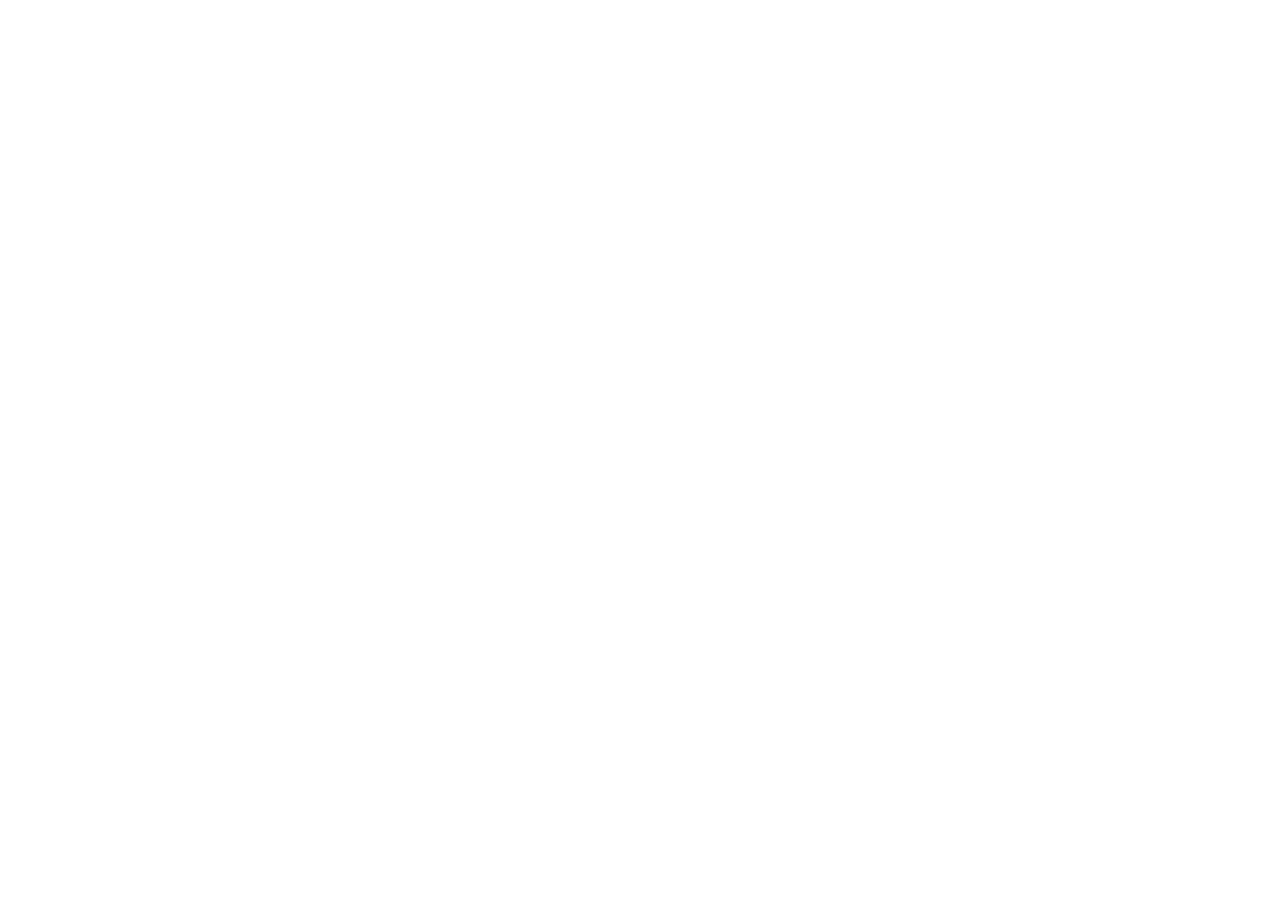
==== index.html @ 2dfca4a5 "V1.0.2" ====
<!DOCTYPE html>
<html lang="en">
<head>
    <meta charset="UTF-8">
    <meta name="viewport" content="width=device-width, initial-scale=1.0">
    <title>Document</title>
</head>
<body>
    
</body>
</html>
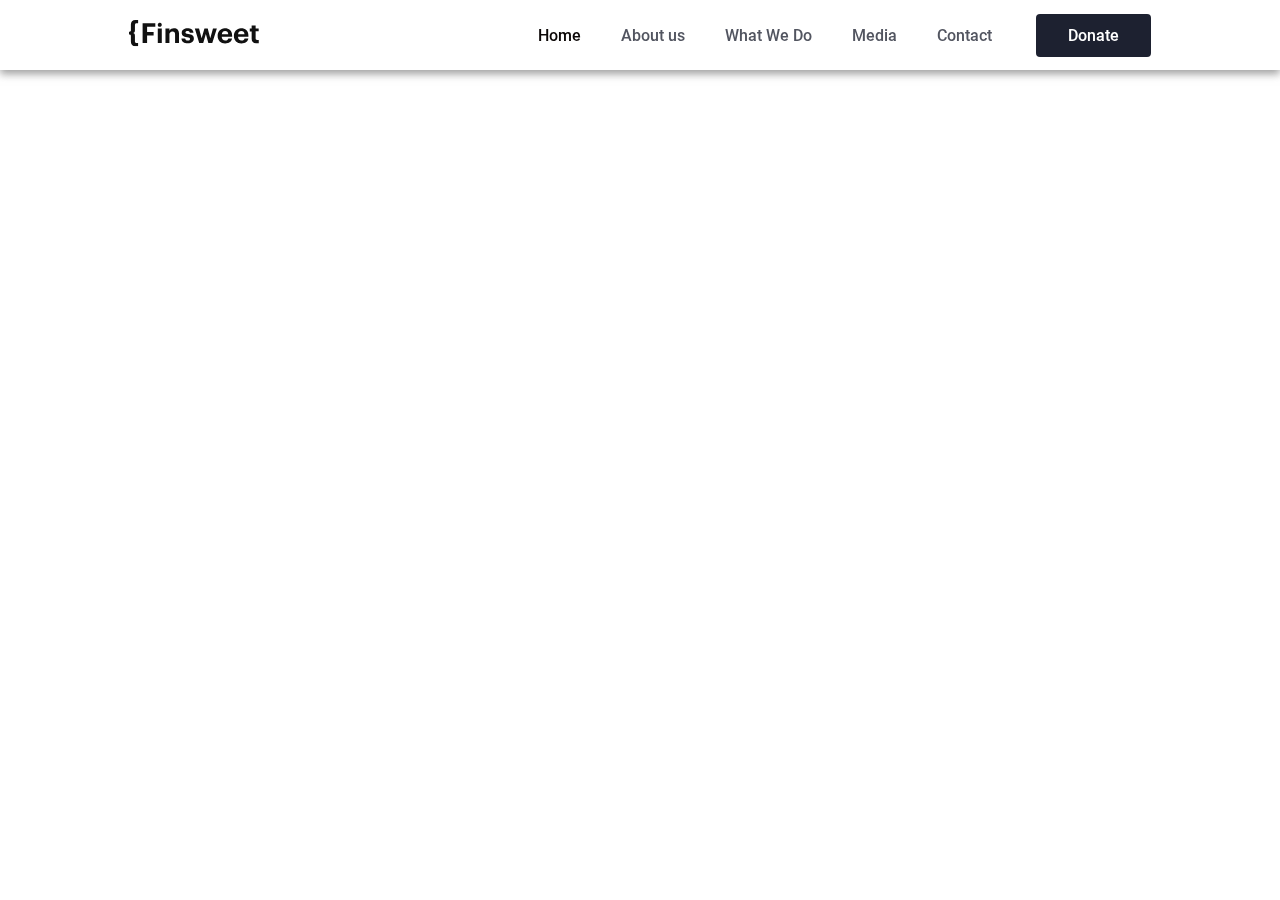
==== commit c888a20f: "Some Changes" ====
--- a/index.html
+++ b/index.html
@@ -3,9 +3,66 @@
 <head>
     <meta charset="UTF-8">
     <meta name="viewport" content="width=device-width, initial-scale=1.0">
-    <title>Document</title>
+    <title>Home</title>
+    <link rel="stylesheet" href="./Assets/CSS/Home/Main.css">
+    <link rel="shortcut icon" href="./Assets/Images/fav.png" type="image/x-icon">
 </head>
 <body>
-    
+     <!-- Header -->
+    <header>
+
+        <!-- Navbar -->
+        <section section class="navbar">
+            <div class="logo">
+                <svg width="130" height="27" viewBox="0 0 130 27" fill="none" xmlns="http://www.w3.org/2000/svg">
+                    <g id="Logo" clip-path="url(#clip0_1108_380)">
+                    <path id="t" d="M129.77 20.1089V23.326H127.071C124.191 23.2355 122.653 21.6804 122.653 18.7595V11.4121H120.769V8.58991H122.653V5.43042H126.635V8.557H129.679V11.3709H126.635V18.3646C126.635 19.3108 126.824 20.0678 128.281 20.0678L129.77 20.1089Z" fill="#111111"/><path id="e" d="M104.897 15.9867V15.7728C104.854 14.8265 104.998 13.881 105.321 12.9905C105.644 12.0999 106.139 11.2819 106.779 10.5833C107.419 9.88468 108.19 9.31918 109.049 8.91923C109.908 8.51927 110.837 8.29272 111.783 8.25256C111.973 8.25256 112.17 8.25256 112.359 8.25256C116.119 8.25256 119.419 10.4412 119.419 15.6576V16.7684H108.969C109.076 19.1709 110.376 20.5285 112.565 20.5285C114.449 20.5285 115.33 19.7057 115.585 18.5045H119.345C118.884 21.6393 116.383 23.3836 112.425 23.3836C108.081 23.3507 104.897 20.6026 104.897 15.9867ZM115.502 14.2507C115.362 12.0621 114.26 11.0089 112.343 11.0089C110.426 11.0089 109.323 12.1937 109.052 14.2507H115.502Z" fill="#111111"/><path id="e_2" d="M88.6388 15.9867V15.7728C88.5957 14.8278 88.7393 13.8836 89.0613 12.9941C89.3833 12.1046 89.8774 11.2873 90.5155 10.5889C91.1535 9.8905 91.9229 9.32469 92.7798 8.9238C93.6366 8.52292 94.564 8.29483 95.5091 8.25256C95.6983 8.25256 95.8958 8.25256 96.085 8.25256C99.8452 8.25256 103.153 10.4412 103.153 15.6576V16.7684H92.7116C92.8186 19.1709 94.1186 20.5285 96.3072 20.5285C98.1914 20.5285 99.0717 19.7057 99.3268 18.5045H103.087C102.618 21.6393 100.117 23.3836 96.1591 23.3836C91.823 23.3507 88.6388 20.6026 88.6388 15.9867ZM99.2445 14.2507C99.1046 12.0621 98.0021 11.0089 96.085 11.0089C94.1679 11.0089 93.0983 12.2266 92.7939 14.2424L99.2445 14.2507Z" fill="#111111"/><path id="w" d="M65.8228 8.55701H70.0354L72.6107 18.3152L75.4329 8.55701H78.724L81.2746 18.3152L83.9898 8.55701H87.8487L83.274 23.0545H79.3247L76.8563 13.9545L74.2152 23.0545H70.2164L65.8228 8.55701Z" fill="#111111"/><path id="s" d="M52.436 18.4962H56.1962C56.369 19.8044 57.0189 20.5531 58.7468 20.5531C60.2936 20.5531 61.0095 19.969 61.0095 18.9734C61.0095 17.9778 60.1867 17.5582 58.0803 17.262C54.2215 16.6778 52.7322 15.5671 52.7322 12.7367C52.7322 9.71707 55.4968 8.2196 58.4917 8.2196C61.7088 8.2196 64.136 9.38796 64.4816 12.7202H60.7708C60.7472 12.4626 60.6727 12.2123 60.5517 11.9836C60.4307 11.7549 60.2656 11.5525 60.0659 11.388C59.8662 11.2236 59.6359 11.1003 59.3883 11.0253C59.1408 10.9503 58.8808 10.9252 58.6234 10.9512H58.5C57.2 10.9512 56.443 11.5601 56.443 12.4487C56.443 13.3373 57.1424 13.724 59.2652 14.0285C62.8689 14.5715 64.8848 15.4848 64.8848 18.5867C64.8848 21.6886 62.6057 23.3506 58.7879 23.3506C54.9702 23.3506 52.543 21.631 52.436 18.4962Z" fill="#111111"/><path id="n" d="M36.4575 8.55692H40.4398V10.8525C40.8887 10.0099 41.57 9.3139 42.4028 8.84717C43.2356 8.38044 44.1849 8.16262 45.1379 8.21958C47.9601 8.21958 50.0088 9.9392 50.0088 13.8639V23.0873H46.0759V14.4398C46.0759 12.4734 45.3107 11.5354 43.5335 11.5354C43.1578 11.5027 42.7794 11.5445 42.42 11.6584C42.0606 11.7723 41.7272 11.9561 41.439 12.1992C41.1508 12.4424 40.9134 12.74 40.7405 13.0751C40.5676 13.4102 40.4627 13.7761 40.4316 14.1519C40.411 14.3268 40.411 14.5035 40.4316 14.6784V23.0544H36.4575V8.55692Z" fill="#111111"/><path id="i" d="M28.7728 4.91207C28.7584 4.51502 28.8621 4.12261 29.0708 3.78454C29.2795 3.44646 29.5838 3.17791 29.9453 3.01289C30.3067 2.84788 30.7089 2.79381 31.1011 2.85754C31.4933 2.92127 31.8577 3.09993 32.1483 3.3709C32.4388 3.64186 32.6425 3.99296 32.7334 4.37973C32.8243 4.7665 32.7984 5.17154 32.659 5.54359C32.5196 5.91564 32.2729 6.23796 31.9502 6.46973C31.6275 6.70151 31.2433 6.83232 30.8462 6.84561H30.7722C30.5257 6.86121 30.2786 6.828 30.045 6.74787C29.8114 6.66775 29.596 6.5423 29.411 6.37871C29.226 6.21512 29.0751 6.01662 28.967 5.79458C28.8589 5.57255 28.7957 5.33136 28.781 5.08485C28.7742 5.02752 28.7715 4.96978 28.7728 4.91207ZM28.7728 8.557H32.7962V23.0545H28.7893L28.7728 8.557Z" fill="#111111"/><path id="F" d="M13.6089 3.24182H26.3291V6.75511H18.1013V11.9963H24.6177V15.3779H18.0931V23.0545H13.6089V3.24182Z" fill="#111111"/><path id="{" d="M5.93228 9.72532C5.93228 10.9677 5.93228 12.4816 4.22089 13.0987C5.97342 13.6994 5.93228 14.9747 5.93228 16.3076V21.2443C5.93228 22.1823 6.31076 22.75 6.98544 22.8899C7.13369 22.9399 7.28988 22.9622 7.4462 22.9557H9.09177V26.2468H6.37658C3.48038 26.2468 1.88418 24.6013 1.88418 21.5487V15.707C1.86364 15.4071 1.7314 15.1257 1.51357 14.9186C1.29574 14.7114 1.00816 14.5934 0.707595 14.588H0V11.7H0.707595C1.01415 11.696 1.30739 11.574 1.52646 11.3596C1.74553 11.1451 1.87363 10.8545 1.88418 10.5481V4.62405C1.88418 1.62089 3.44747 0 6.37658 0H9.11646V3.24177H7.47089C7.31437 3.24222 7.1589 3.26721 7.01013 3.31582C6.33544 3.48861 5.95696 4.0481 5.95696 4.96139L5.93228 9.72532Z" fill="#111111"/></g><defs><clipPath id="clip0_1108_380"><rect width="130" height="26.3291" fill="white"/></clipPath></defs>
+                </svg>
+            </div>
+            <nav>
+            <div class="navlink">
+                <ul>
+                    <li><a href="./index.html">Home</a></li>
+                    <li><a href="./about-us.html">About us</a></li>
+                    <li><a href="./what-we-do.html">What We Do</a></li>
+                    <li><a href="./media.html">Media</a></li>
+                    <li><a href="./contact.html">Contact</a></li>
+                </ul>
+            </div>
+            <div class="navbtn">
+                <a href="./donate.html" role="button">Donate</a>
+            </div>
+            </nav>       
+            <!-- Collapse Menu -->
+            <section class="collapse">    
+                <input type="radio" id="show" name="menu" >
+                <label for="show">
+                        <svg xmlns="http://www.w3.org/2000/svg" height="2em" viewBox="0 0 448 512">
+                                <path d="M0 96C0 78.3 14.3 64 32 64H416c17.7 0 32 14.3 32 32s-14.3 32-32 32H32C14.3 128 0 113.7 0 96zM0 256c0-17.7 14.3-32 32-32H416c17.7 0 32 14.3 32 32s-14.3 32-32 32H32c-17.7 0-32-14.3-32-32zM448 416c0 17.7-14.3 32-32 32H32c-17.7 0-32-14.3-32-32s14.3-32 32-32H416c17.7 0 32 14.3 32 32z"/>
+                        </svg>
+                </label>
+                <input type="radio" id="close" name="menu" checked>
+                <div class="opened-menu">
+                    <nav>
+                        <div class="navlink">
+                            <ul>
+                                <li><a href="./index.html">Home</a></li>
+                                <li><a href="./about-us.html">About us</a></li>
+                                <li><a href="./what-we-do.html">What We Do</a></li>
+                                <li><a href="./media.html">Media</a></li>
+                                <li><a href="./contact.html">Contact</a></li>
+                                <li><a href="./donate.html" role="button">Donate</a></li>
+                            </ul>
+                        </div>
+                    </nav>
+                    <label for="close">&times;</label>
+                </div>
+            </section>
+            <!-- Collapse Menu -->
+        </section>
+        <!-- Navbar -->
+
+    </header>
+    <!-- Header -->
 </body>
 </html>--- a/Assets/CSS/Home/Main.css
+++ b/Assets/CSS/Home/Main.css
@@ -0,0 +1,4 @@
+@import url(./Settings.css);
+@import url(./Desktop/Desktop.css) only screen and (min-width:1201px);
+@import url(./Tablet/Tablet.css) only screen and (max-width:1200px) and (min-width:768px);
+@import url(./Mobile/Mobile.css) only screen and (max-width:767px);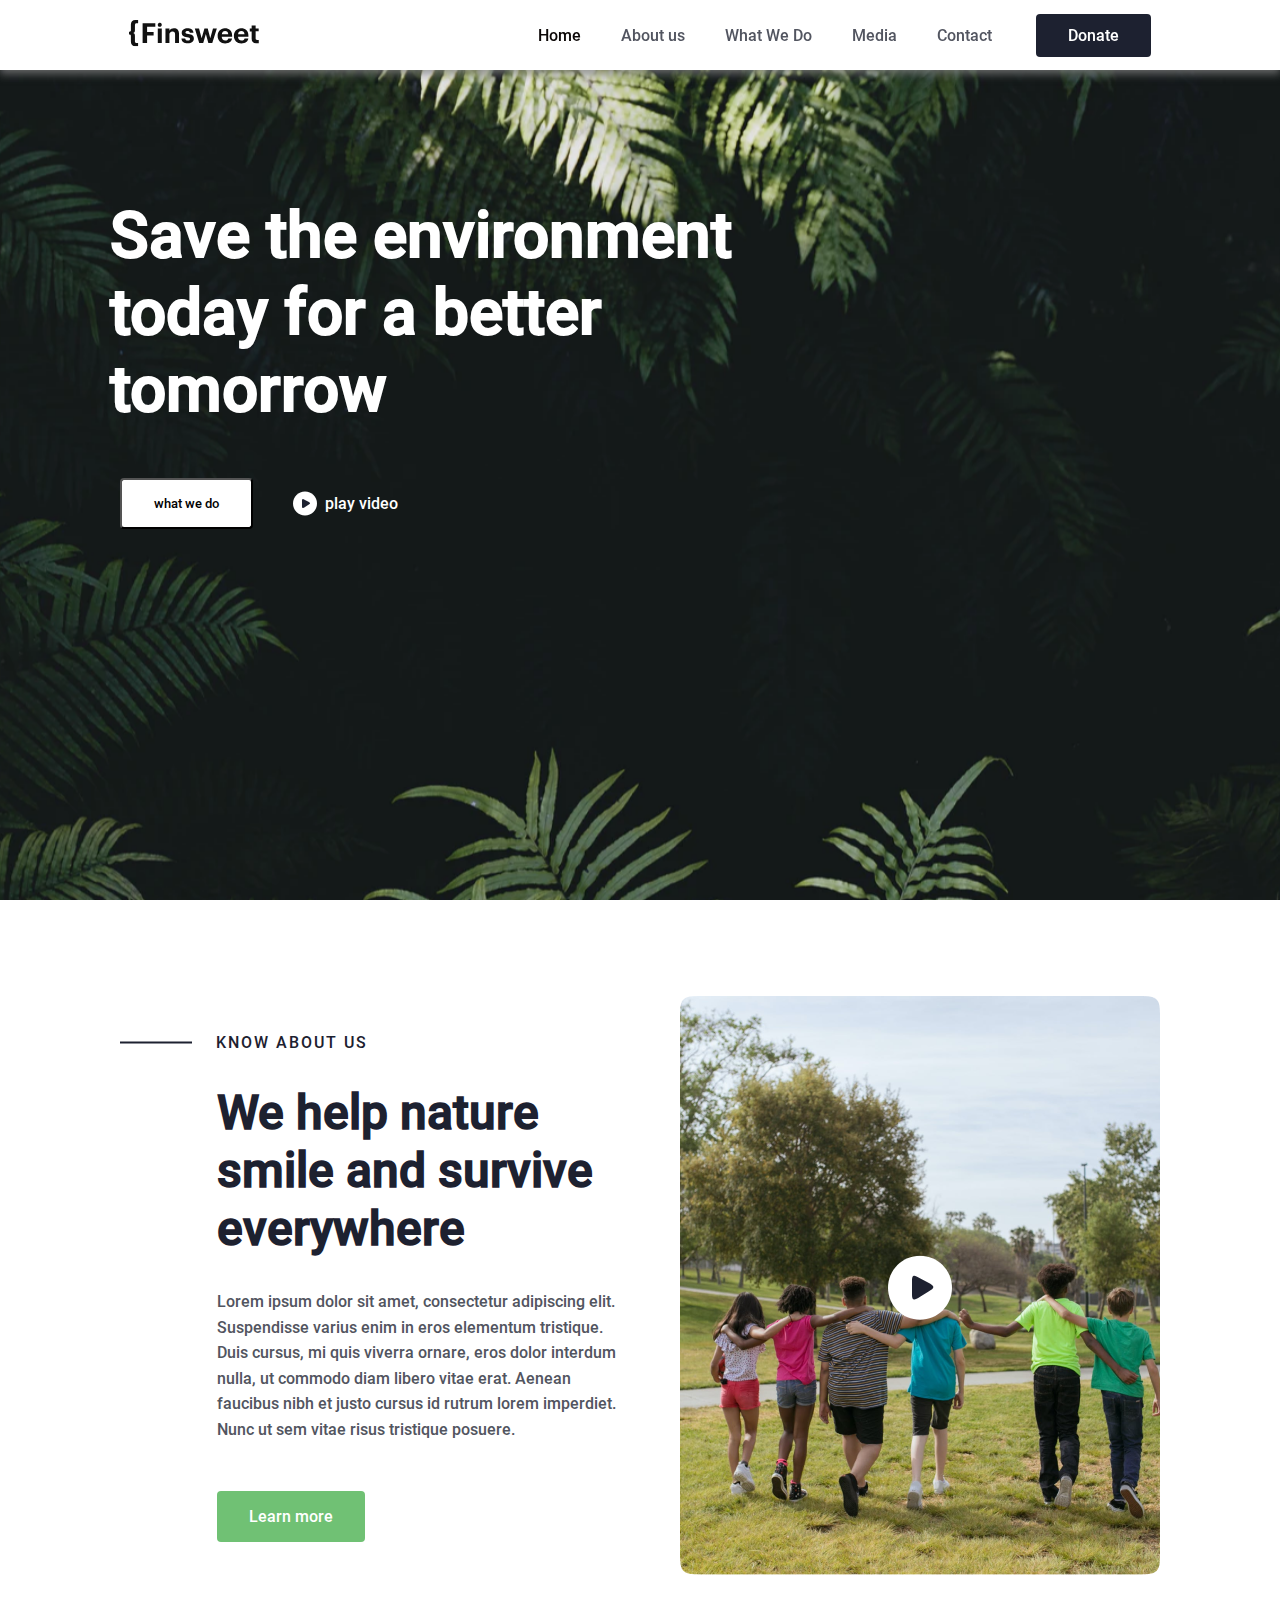
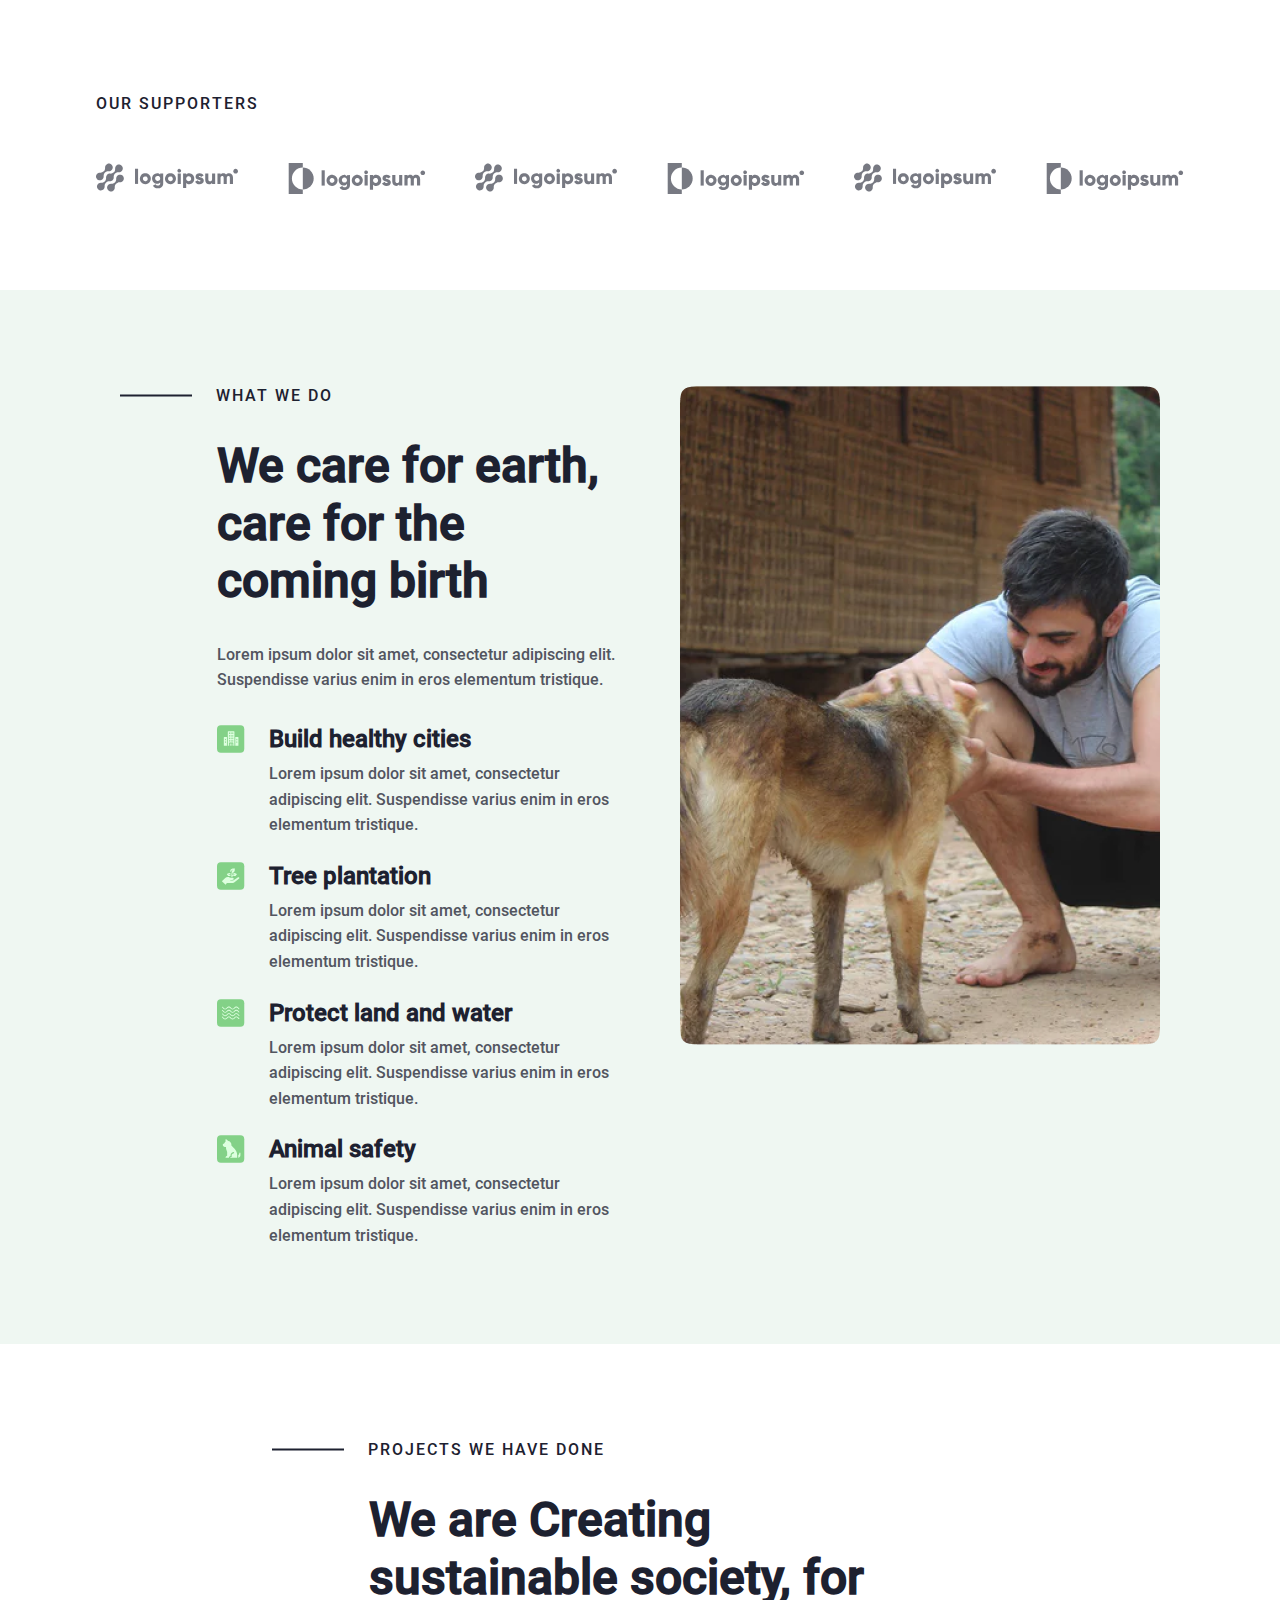
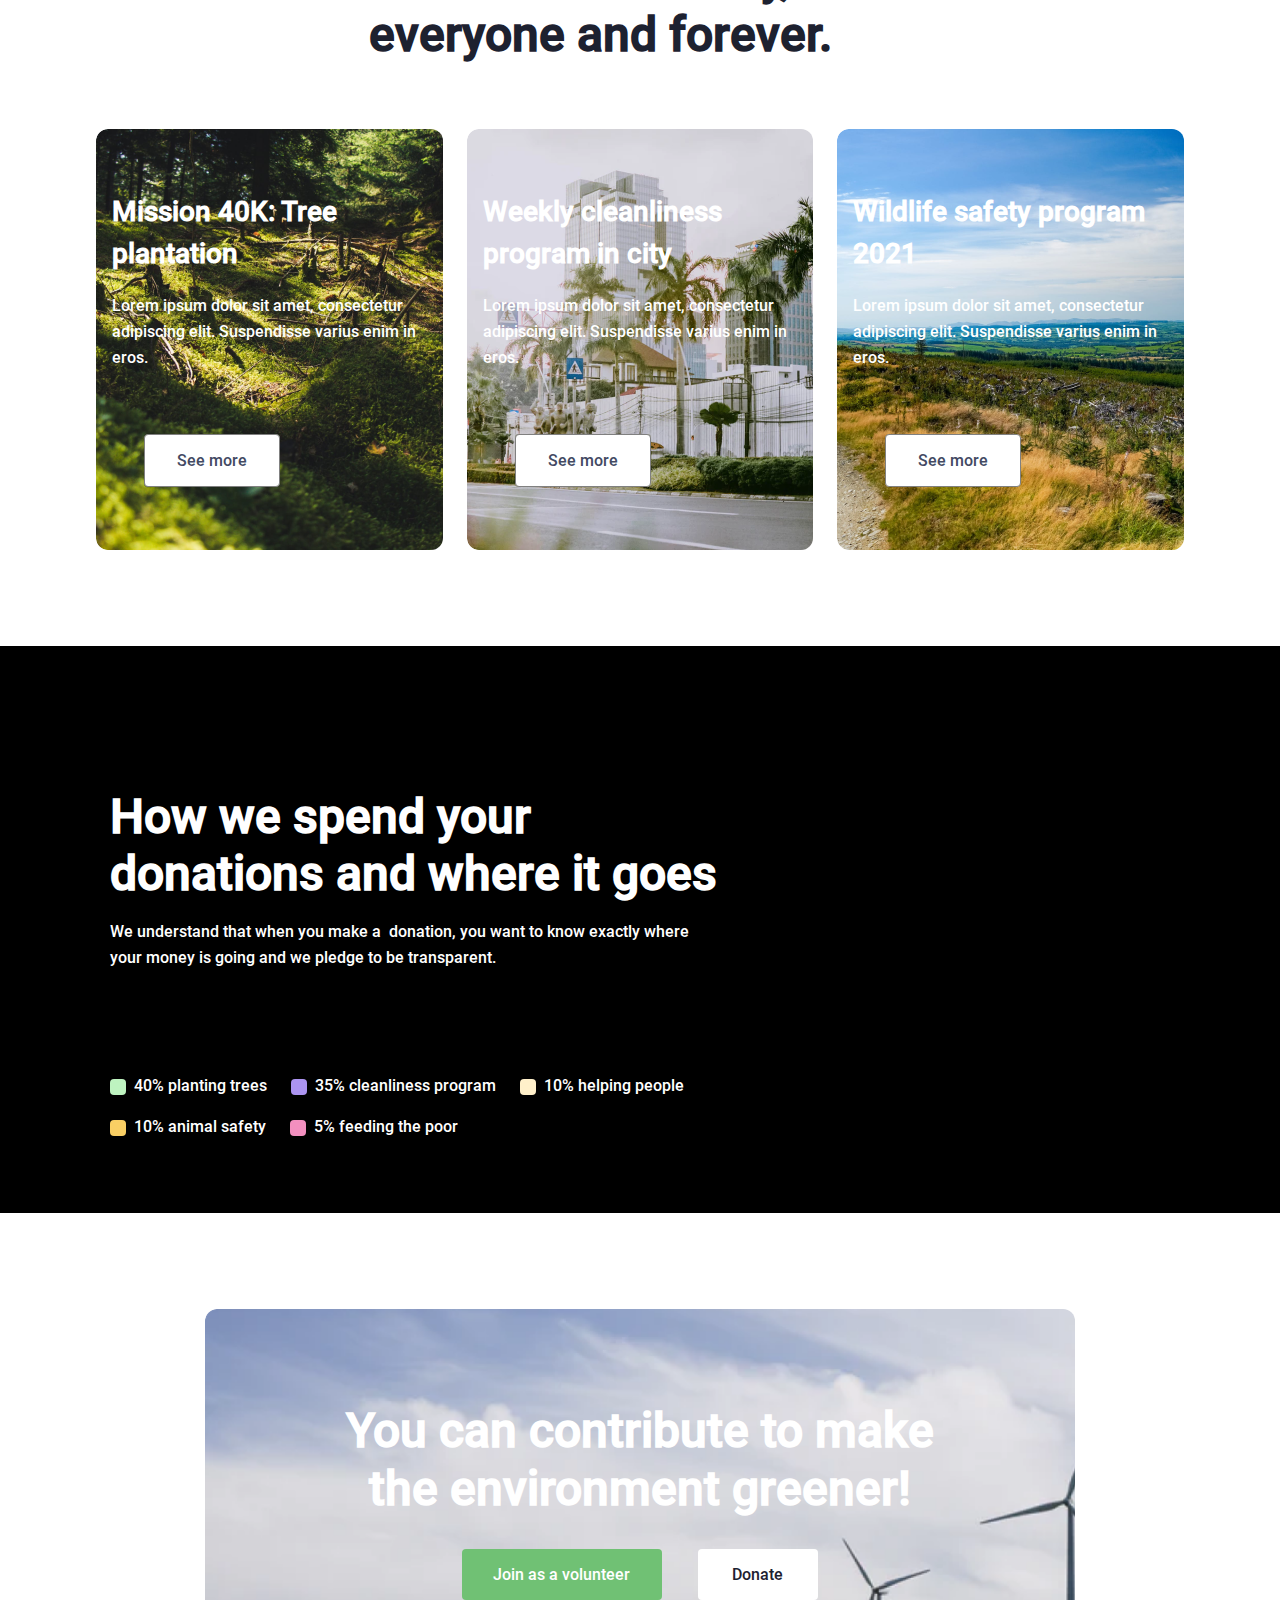
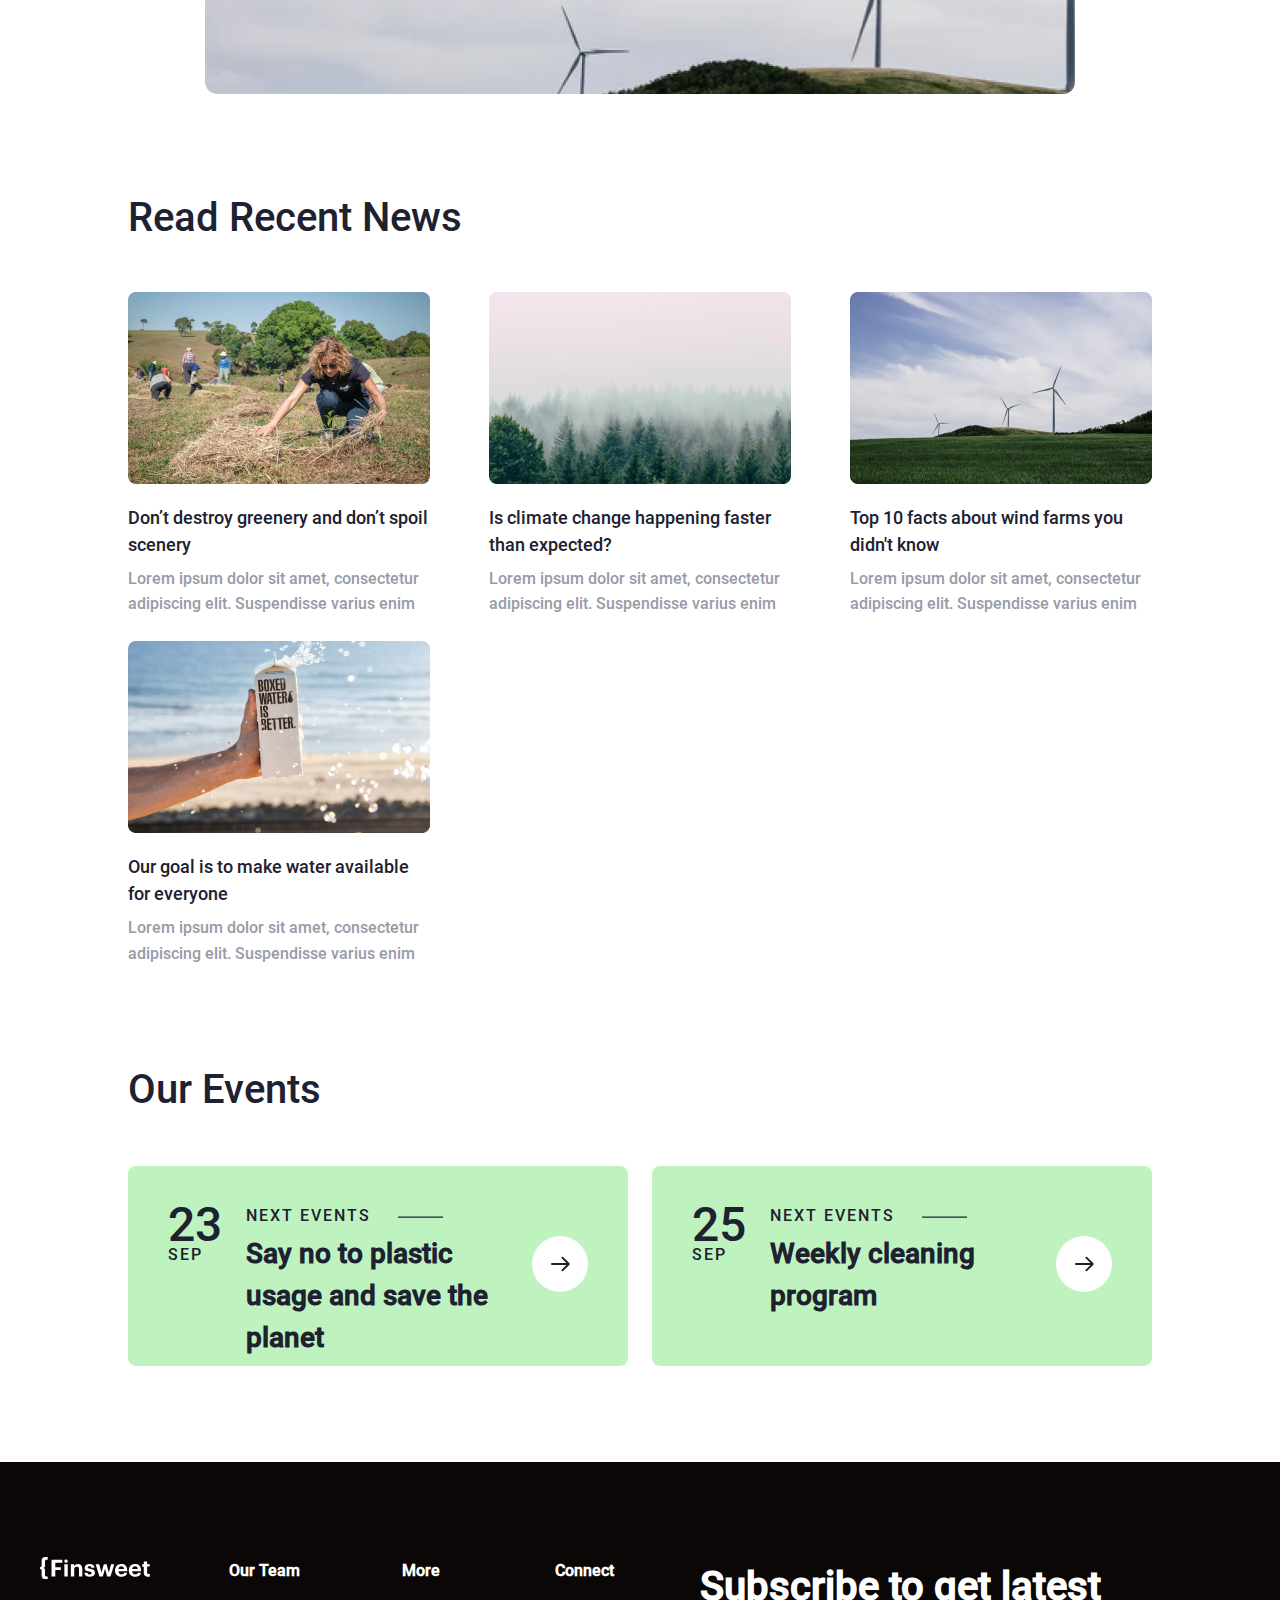
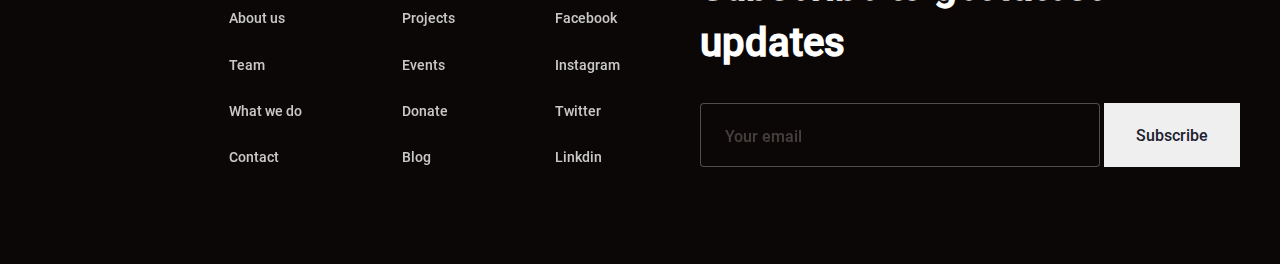
==== commit 45111ca7: "some changes" ====
--- a/index.html
+++ b/index.html
@@ -8,61 +8,526 @@
     <link rel="shortcut icon" href="./Assets/Images/fav.png" type="image/x-icon">
 </head>
 <body>
-     <!-- Header -->
-    <header>
-
-        <!-- Navbar -->
-        <section section class="navbar">
-            <div class="logo">
-                <svg width="130" height="27" viewBox="0 0 130 27" fill="none" xmlns="http://www.w3.org/2000/svg">
-                    <g id="Logo" clip-path="url(#clip0_1108_380)">
-                    <path id="t" d="M129.77 20.1089V23.326H127.071C124.191 23.2355 122.653 21.6804 122.653 18.7595V11.4121H120.769V8.58991H122.653V5.43042H126.635V8.557H129.679V11.3709H126.635V18.3646C126.635 19.3108 126.824 20.0678 128.281 20.0678L129.77 20.1089Z" fill="#111111"/><path id="e" d="M104.897 15.9867V15.7728C104.854 14.8265 104.998 13.881 105.321 12.9905C105.644 12.0999 106.139 11.2819 106.779 10.5833C107.419 9.88468 108.19 9.31918 109.049 8.91923C109.908 8.51927 110.837 8.29272 111.783 8.25256C111.973 8.25256 112.17 8.25256 112.359 8.25256C116.119 8.25256 119.419 10.4412 119.419 15.6576V16.7684H108.969C109.076 19.1709 110.376 20.5285 112.565 20.5285C114.449 20.5285 115.33 19.7057 115.585 18.5045H119.345C118.884 21.6393 116.383 23.3836 112.425 23.3836C108.081 23.3507 104.897 20.6026 104.897 15.9867ZM115.502 14.2507C115.362 12.0621 114.26 11.0089 112.343 11.0089C110.426 11.0089 109.323 12.1937 109.052 14.2507H115.502Z" fill="#111111"/><path id="e_2" d="M88.6388 15.9867V15.7728C88.5957 14.8278 88.7393 13.8836 89.0613 12.9941C89.3833 12.1046 89.8774 11.2873 90.5155 10.5889C91.1535 9.8905 91.9229 9.32469 92.7798 8.9238C93.6366 8.52292 94.564 8.29483 95.5091 8.25256C95.6983 8.25256 95.8958 8.25256 96.085 8.25256C99.8452 8.25256 103.153 10.4412 103.153 15.6576V16.7684H92.7116C92.8186 19.1709 94.1186 20.5285 96.3072 20.5285C98.1914 20.5285 99.0717 19.7057 99.3268 18.5045H103.087C102.618 21.6393 100.117 23.3836 96.1591 23.3836C91.823 23.3507 88.6388 20.6026 88.6388 15.9867ZM99.2445 14.2507C99.1046 12.0621 98.0021 11.0089 96.085 11.0089C94.1679 11.0089 93.0983 12.2266 92.7939 14.2424L99.2445 14.2507Z" fill="#111111"/><path id="w" d="M65.8228 8.55701H70.0354L72.6107 18.3152L75.4329 8.55701H78.724L81.2746 18.3152L83.9898 8.55701H87.8487L83.274 23.0545H79.3247L76.8563 13.9545L74.2152 23.0545H70.2164L65.8228 8.55701Z" fill="#111111"/><path id="s" d="M52.436 18.4962H56.1962C56.369 19.8044 57.0189 20.5531 58.7468 20.5531C60.2936 20.5531 61.0095 19.969 61.0095 18.9734C61.0095 17.9778 60.1867 17.5582 58.0803 17.262C54.2215 16.6778 52.7322 15.5671 52.7322 12.7367C52.7322 9.71707 55.4968 8.2196 58.4917 8.2196C61.7088 8.2196 64.136 9.38796 64.4816 12.7202H60.7708C60.7472 12.4626 60.6727 12.2123 60.5517 11.9836C60.4307 11.7549 60.2656 11.5525 60.0659 11.388C59.8662 11.2236 59.6359 11.1003 59.3883 11.0253C59.1408 10.9503 58.8808 10.9252 58.6234 10.9512H58.5C57.2 10.9512 56.443 11.5601 56.443 12.4487C56.443 13.3373 57.1424 13.724 59.2652 14.0285C62.8689 14.5715 64.8848 15.4848 64.8848 18.5867C64.8848 21.6886 62.6057 23.3506 58.7879 23.3506C54.9702 23.3506 52.543 21.631 52.436 18.4962Z" fill="#111111"/><path id="n" d="M36.4575 8.55692H40.4398V10.8525C40.8887 10.0099 41.57 9.3139 42.4028 8.84717C43.2356 8.38044 44.1849 8.16262 45.1379 8.21958C47.9601 8.21958 50.0088 9.9392 50.0088 13.8639V23.0873H46.0759V14.4398C46.0759 12.4734 45.3107 11.5354 43.5335 11.5354C43.1578 11.5027 42.7794 11.5445 42.42 11.6584C42.0606 11.7723 41.7272 11.9561 41.439 12.1992C41.1508 12.4424 40.9134 12.74 40.7405 13.0751C40.5676 13.4102 40.4627 13.7761 40.4316 14.1519C40.411 14.3268 40.411 14.5035 40.4316 14.6784V23.0544H36.4575V8.55692Z" fill="#111111"/><path id="i" d="M28.7728 4.91207C28.7584 4.51502 28.8621 4.12261 29.0708 3.78454C29.2795 3.44646 29.5838 3.17791 29.9453 3.01289C30.3067 2.84788 30.7089 2.79381 31.1011 2.85754C31.4933 2.92127 31.8577 3.09993 32.1483 3.3709C32.4388 3.64186 32.6425 3.99296 32.7334 4.37973C32.8243 4.7665 32.7984 5.17154 32.659 5.54359C32.5196 5.91564 32.2729 6.23796 31.9502 6.46973C31.6275 6.70151 31.2433 6.83232 30.8462 6.84561H30.7722C30.5257 6.86121 30.2786 6.828 30.045 6.74787C29.8114 6.66775 29.596 6.5423 29.411 6.37871C29.226 6.21512 29.0751 6.01662 28.967 5.79458C28.8589 5.57255 28.7957 5.33136 28.781 5.08485C28.7742 5.02752 28.7715 4.96978 28.7728 4.91207ZM28.7728 8.557H32.7962V23.0545H28.7893L28.7728 8.557Z" fill="#111111"/><path id="F" d="M13.6089 3.24182H26.3291V6.75511H18.1013V11.9963H24.6177V15.3779H18.0931V23.0545H13.6089V3.24182Z" fill="#111111"/><path id="{" d="M5.93228 9.72532C5.93228 10.9677 5.93228 12.4816 4.22089 13.0987C5.97342 13.6994 5.93228 14.9747 5.93228 16.3076V21.2443C5.93228 22.1823 6.31076 22.75 6.98544 22.8899C7.13369 22.9399 7.28988 22.9622 7.4462 22.9557H9.09177V26.2468H6.37658C3.48038 26.2468 1.88418 24.6013 1.88418 21.5487V15.707C1.86364 15.4071 1.7314 15.1257 1.51357 14.9186C1.29574 14.7114 1.00816 14.5934 0.707595 14.588H0V11.7H0.707595C1.01415 11.696 1.30739 11.574 1.52646 11.3596C1.74553 11.1451 1.87363 10.8545 1.88418 10.5481V4.62405C1.88418 1.62089 3.44747 0 6.37658 0H9.11646V3.24177H7.47089C7.31437 3.24222 7.1589 3.26721 7.01013 3.31582C6.33544 3.48861 5.95696 4.0481 5.95696 4.96139L5.93228 9.72532Z" fill="#111111"/></g><defs><clipPath id="clip0_1108_380"><rect width="130" height="26.3291" fill="white"/></clipPath></defs>
+
+  <!-- Header -->
+  <header>
+
+      <!-- Navbar -->
+      <section class="navbar">
+          <div class="logo">
+              <svg width="130" height="27" viewBox="0 0 130 27" fill="none" xmlns="http://www.w3.org/2000/svg">
+                  <g id="Logo" clip-path="url(#clip0_1108_380)">
+                  <path id="t" d="M129.77 20.1089V23.326H127.071C124.191 23.2355 122.653 21.6804 122.653 18.7595V11.4121H120.769V8.58991H122.653V5.43042H126.635V8.557H129.679V11.3709H126.635V18.3646C126.635 19.3108 126.824 20.0678 128.281 20.0678L129.77 20.1089Z" fill="#111111"/><path id="e" d="M104.897 15.9867V15.7728C104.854 14.8265 104.998 13.881 105.321 12.9905C105.644 12.0999 106.139 11.2819 106.779 10.5833C107.419 9.88468 108.19 9.31918 109.049 8.91923C109.908 8.51927 110.837 8.29272 111.783 8.25256C111.973 8.25256 112.17 8.25256 112.359 8.25256C116.119 8.25256 119.419 10.4412 119.419 15.6576V16.7684H108.969C109.076 19.1709 110.376 20.5285 112.565 20.5285C114.449 20.5285 115.33 19.7057 115.585 18.5045H119.345C118.884 21.6393 116.383 23.3836 112.425 23.3836C108.081 23.3507 104.897 20.6026 104.897 15.9867ZM115.502 14.2507C115.362 12.0621 114.26 11.0089 112.343 11.0089C110.426 11.0089 109.323 12.1937 109.052 14.2507H115.502Z" fill="#111111"/><path id="e_2" d="M88.6388 15.9867V15.7728C88.5957 14.8278 88.7393 13.8836 89.0613 12.9941C89.3833 12.1046 89.8774 11.2873 90.5155 10.5889C91.1535 9.8905 91.9229 9.32469 92.7798 8.9238C93.6366 8.52292 94.564 8.29483 95.5091 8.25256C95.6983 8.25256 95.8958 8.25256 96.085 8.25256C99.8452 8.25256 103.153 10.4412 103.153 15.6576V16.7684H92.7116C92.8186 19.1709 94.1186 20.5285 96.3072 20.5285C98.1914 20.5285 99.0717 19.7057 99.3268 18.5045H103.087C102.618 21.6393 100.117 23.3836 96.1591 23.3836C91.823 23.3507 88.6388 20.6026 88.6388 15.9867ZM99.2445 14.2507C99.1046 12.0621 98.0021 11.0089 96.085 11.0089C94.1679 11.0089 93.0983 12.2266 92.7939 14.2424L99.2445 14.2507Z" fill="#111111"/><path id="w" d="M65.8228 8.55701H70.0354L72.6107 18.3152L75.4329 8.55701H78.724L81.2746 18.3152L83.9898 8.55701H87.8487L83.274 23.0545H79.3247L76.8563 13.9545L74.2152 23.0545H70.2164L65.8228 8.55701Z" fill="#111111"/><path id="s" d="M52.436 18.4962H56.1962C56.369 19.8044 57.0189 20.5531 58.7468 20.5531C60.2936 20.5531 61.0095 19.969 61.0095 18.9734C61.0095 17.9778 60.1867 17.5582 58.0803 17.262C54.2215 16.6778 52.7322 15.5671 52.7322 12.7367C52.7322 9.71707 55.4968 8.2196 58.4917 8.2196C61.7088 8.2196 64.136 9.38796 64.4816 12.7202H60.7708C60.7472 12.4626 60.6727 12.2123 60.5517 11.9836C60.4307 11.7549 60.2656 11.5525 60.0659 11.388C59.8662 11.2236 59.6359 11.1003 59.3883 11.0253C59.1408 10.9503 58.8808 10.9252 58.6234 10.9512H58.5C57.2 10.9512 56.443 11.5601 56.443 12.4487C56.443 13.3373 57.1424 13.724 59.2652 14.0285C62.8689 14.5715 64.8848 15.4848 64.8848 18.5867C64.8848 21.6886 62.6057 23.3506 58.7879 23.3506C54.9702 23.3506 52.543 21.631 52.436 18.4962Z" fill="#111111"/><path id="n" d="M36.4575 8.55692H40.4398V10.8525C40.8887 10.0099 41.57 9.3139 42.4028 8.84717C43.2356 8.38044 44.1849 8.16262 45.1379 8.21958C47.9601 8.21958 50.0088 9.9392 50.0088 13.8639V23.0873H46.0759V14.4398C46.0759 12.4734 45.3107 11.5354 43.5335 11.5354C43.1578 11.5027 42.7794 11.5445 42.42 11.6584C42.0606 11.7723 41.7272 11.9561 41.439 12.1992C41.1508 12.4424 40.9134 12.74 40.7405 13.0751C40.5676 13.4102 40.4627 13.7761 40.4316 14.1519C40.411 14.3268 40.411 14.5035 40.4316 14.6784V23.0544H36.4575V8.55692Z" fill="#111111"/><path id="i" d="M28.7728 4.91207C28.7584 4.51502 28.8621 4.12261 29.0708 3.78454C29.2795 3.44646 29.5838 3.17791 29.9453 3.01289C30.3067 2.84788 30.7089 2.79381 31.1011 2.85754C31.4933 2.92127 31.8577 3.09993 32.1483 3.3709C32.4388 3.64186 32.6425 3.99296 32.7334 4.37973C32.8243 4.7665 32.7984 5.17154 32.659 5.54359C32.5196 5.91564 32.2729 6.23796 31.9502 6.46973C31.6275 6.70151 31.2433 6.83232 30.8462 6.84561H30.7722C30.5257 6.86121 30.2786 6.828 30.045 6.74787C29.8114 6.66775 29.596 6.5423 29.411 6.37871C29.226 6.21512 29.0751 6.01662 28.967 5.79458C28.8589 5.57255 28.7957 5.33136 28.781 5.08485C28.7742 5.02752 28.7715 4.96978 28.7728 4.91207ZM28.7728 8.557H32.7962V23.0545H28.7893L28.7728 8.557Z" fill="#111111"/><path id="F" d="M13.6089 3.24182H26.3291V6.75511H18.1013V11.9963H24.6177V15.3779H18.0931V23.0545H13.6089V3.24182Z" fill="#111111"/><path id="{" d="M5.93228 9.72532C5.93228 10.9677 5.93228 12.4816 4.22089 13.0987C5.97342 13.6994 5.93228 14.9747 5.93228 16.3076V21.2443C5.93228 22.1823 6.31076 22.75 6.98544 22.8899C7.13369 22.9399 7.28988 22.9622 7.4462 22.9557H9.09177V26.2468H6.37658C3.48038 26.2468 1.88418 24.6013 1.88418 21.5487V15.707C1.86364 15.4071 1.7314 15.1257 1.51357 14.9186C1.29574 14.7114 1.00816 14.5934 0.707595 14.588H0V11.7H0.707595C1.01415 11.696 1.30739 11.574 1.52646 11.3596C1.74553 11.1451 1.87363 10.8545 1.88418 10.5481V4.62405C1.88418 1.62089 3.44747 0 6.37658 0H9.11646V3.24177H7.47089C7.31437 3.24222 7.1589 3.26721 7.01013 3.31582C6.33544 3.48861 5.95696 4.0481 5.95696 4.96139L5.93228 9.72532Z" fill="#111111"/></g><defs><clipPath id="clip0_1108_380"><rect width="130" height="26.3291" fill="white"/></clipPath></defs>
+              </svg>
+          </div>
+          <nav>
+          <div class="navlink">
+              <ul>
+                  <li><a href="./index.html">Home</a></li>
+                  <li><a href="./about-us.html">About us</a></li>
+                  <li><a href="./what-we-do.html">What We Do</a></li>
+                  <li><a href="./media.html">Media</a></li>
+                  <li><a href="./contact.html">Contact</a></li>
+              </ul>
+          </div>
+          <div class="navbtn">
+              <a href="./donate.html" role="button">Donate</a>
+          </div>
+          </nav>       
+          <!-- Collapse Menu -->
+          <section class="collapse">    
+              <input type="radio" id="show" name="menu" >
+              <label for="show">
+                      <svg xmlns="http://www.w3.org/2000/svg" height="2em" viewBox="0 0 448 512">
+                              <path d="M0 96C0 78.3 14.3 64 32 64H416c17.7 0 32 14.3 32 32s-14.3 32-32 32H32C14.3 128 0 113.7 0 96zM0 256c0-17.7 14.3-32 32-32H416c17.7 0 32 14.3 32 32s-14.3 32-32 32H32c-17.7 0-32-14.3-32-32zM448 416c0 17.7-14.3 32-32 32H32c-17.7 0-32-14.3-32-32s14.3-32 32-32H416c17.7 0 32 14.3 32 32z"/>
+                      </svg>
+              </label>
+              <input type="radio" id="close" name="menu" checked>
+              <div class="opened-menu">
+                  <nav>
+                      <div class="navlink">
+                          <ul>
+                              <li><a href="./index.html">Home</a></li>
+                              <li><a href="./about-us.html">About us</a></li>
+                              <li><a href="./what-we-do.html">What We Do</a></li>
+                              <li><a href="./media.html">Media</a></li>
+                              <li><a href="./contact.html">Contact</a></li>
+                              <li><a href="./donate.html" role="button">Donate</a></li>
+                          </ul>
+                      </div>
+                  </nav>
+                  <label for="close">&times;</label>
+              </div>
+          </section>
+          <!-- Collapse Menu -->
+      </section>
+      <!-- Navbar -->
+
+  </header>
+  <!-- Header -->
+
+  <!-- Main -->
+  <main>
+
+    <!-- Banner -->
+    <section class="banner">
+      <div class="text">
+        <p>Save the environment today for a better tomorrow</p>
+      </div>
+      <div class="row">
+        <button>what we do</button>
+        <button>
+          <svg
+            xmlns="http://www.w3.org/2000/svg"
+            width="24"
+            height="25"
+            viewBox="0 0 24 25"
+            fill="none"
+          >
+            <g filter="url(#filter0_b_604_49)">
+              <path
+                d="M0 12.5C0 5.87258 5.37258 0.5 12 0.5C18.6274 0.5 24 5.87258 24 12.5C24 19.1274 18.6274 24.5 12 24.5C5.37258 24.5 0 19.1274 0 12.5Z"
+                fill="white"
+              />
+            </g>
+            <path
+              d="M8.99268 14.2144V10.68C8.99268 9.17335 8.99268 8.42001 9.48339 8.12962C9.97411 7.83922 10.6345 8.20177 11.9552 8.92688L14.9846 10.5901C16.3231 11.3249 16.9924 11.6924 17.0071 12.2668C17.0218 12.8412 16.3722 13.2424 15.0731 14.0448L12.0437 15.916C10.6936 16.7499 10.0185 17.1668 9.50559 16.8807C8.99268 16.5947 8.99268 15.8012 8.99268 14.2144Z"
+              fill="#1D2130"
+            />
+            <defs>
+              <filter
+                id="filter0_b_604_49"
+                x="-80"
+                y="-79.5"
+                width="184"
+                height="184"
+                filterUnits="userSpaceOnUse"
+                color-interpolation-filters="sRGB"
+              >
+                <feFlood flood-opacity="0" result="BackgroundImageFix" />
+                <feGaussianBlur in="BackgroundImageFix" stdDeviation="40" />
+                <feComposite
+                  in2="SourceAlpha"
+                  operator="in"
+                  result="effect1_backgroundBlur_604_49"
+                />
+                <feBlend
+                  mode="normal"
+                  in="SourceGraphic"
+                  in2="effect1_backgroundBlur_604_49"
+                  result="shape"
+                />
+              </filter>
+            </defs>
+          </svg>
+          play video
+        </button>
+      </div>
+    </section>
+    <!-- Banner -->
+
+    <!-- About -->
+    <section class="about">
+      <div class="top">
+        <div class="text">
+          <div class="line">
+            <svg
+              xmlns="http://www.w3.org/2000/svg"
+              width="72"
+              height="3"
+              viewBox="0 0 72 3"
+              fill="none"
+            >
+              <path d="M0 1.50024H72" stroke="#1D2130" stroke-width="2" />
+            </svg>
+            Know About us
+          </div>
+          <div class="title">
+            <h2>We help nature smile and survive everywhere</h2>
+          </div>
+          <div class="description">
+            <p>
+              Lorem ipsum dolor sit amet, consectetur adipiscing elit.
+              Suspendisse varius enim in eros elementum tristique. ‍Duis
+              cursus, mi quis viverra ornare, eros dolor interdum nulla, ut
+              commodo diam libero vitae erat. Aenean faucibus nibh et justo
+              cursus id rutrum lorem imperdiet. Nunc ut sem vitae risus
+              tristique posuere.
+            </p>
+          </div>
+          <button>Learn more</button>
+        </div>
+        <div class="video">
+            <img src="./Assets/Images/BG4.png" alt="">
+            <svg xmlns="http://www.w3.org/2000/svg" width="64" height="65" viewBox="0 0 64 65" fill="none">
+              <g filter="url(#filter0_b_604_51)">
+                <path d="M0 32.1711C0 14.498 14.3269 0.171143 32 0.171143C49.6731 0.171143 64 14.498 64 32.1711C64 49.8443 49.6731 64.1711 32 64.1711C14.3269 64.1711 0 49.8443 0 32.1711Z" fill="white"/>
+              </g>
+              <path d="M23.9805 36.7428V27.3179C23.9805 23.3001 23.9805 21.2912 25.289 20.5168C26.5976 19.7424 28.3586 20.7092 31.8805 22.6428L39.959 27.0781C43.5283 29.0377 45.3129 30.0175 45.3522 31.5493C45.3914 33.0811 43.6592 34.151 40.1949 36.2907L32.1164 41.2804C28.5161 43.5041 26.716 44.6159 25.3482 43.8531C23.9805 43.0903 23.9805 40.9744 23.9805 36.7428Z" fill="#1D2130"/>
+              <defs>
+                <filter id="filter0_b_604_51" x="-80" y="-79.8289" width="224" height="224" filterUnits="userSpaceOnUse" color-interpolation-filters="sRGB">
+                  <feFlood flood-opacity="0" result="BackgroundImageFix"/>
+                  <feGaussianBlur in="BackgroundImageFix" stdDeviation="40"/>
+                  <feComposite in2="SourceAlpha" operator="in" result="effect1_backgroundBlur_604_51"/>
+                  <feBlend mode="normal" in="SourceGraphic" in2="effect1_backgroundBlur_604_51" result="shape"/>
+                </filter>
+              </defs>
+            </svg>
+        </div>
+      </div>
+      <div class="supporters">
+            <div class="title">
+                <p>Our Supporters</p>
+            </div>
+            <div class="brands">
+                <svg width="142" height="29" viewBox="0 0 142 29" fill="none" xmlns="http://www.w3.org/2000/svg">
+                    <g opacity="0.6">
+                        <path d="M21.29 12.7902C20.8935 13.1904 20.5899 13.6733 20.4007 14.2046C20.2115 14.7358 20.1415 15.3024 20.1956 15.864L20.1768 15.8451C20.2324 16.506 20.1436 17.1712 19.9164 17.7942C19.6893 18.4172 19.3293 18.9829 18.8617 19.4519C18.3941 19.921 17.83 20.282 17.209 20.5098C16.5879 20.7377 15.9247 20.8268 15.2657 20.771L15.2845 20.7899C14.4963 20.7163 13.7045 20.8883 13.0173 21.2826C12.3301 21.6768 11.7809 22.2741 11.4445 22.9929C11.1081 23.7117 11.0009 24.5171 11.1376 25.2992C11.2742 26.0814 11.6481 26.8022 12.2081 27.3635C12.7682 27.9247 13.4872 28.299 14.2671 28.4354C15.047 28.5717 15.8499 28.4635 16.5662 28.1254C17.2825 27.7874 17.8775 27.2359 18.2699 26.5463C18.6624 25.8566 18.8332 25.0624 18.7591 24.2718L18.779 24.2907C18.7234 23.6297 18.8122 22.9645 19.0394 22.3416C19.2665 21.7186 19.6264 21.1529 20.0941 20.6838C20.5617 20.2148 21.1257 19.8537 21.7468 19.6259C22.3679 19.3981 23.0311 19.309 23.6901 19.3648L23.6702 19.3459C24.3141 19.404 24.9622 19.2981 25.5545 19.038C26.1467 18.778 26.6639 18.3722 27.0582 17.8582C27.4525 17.3443 27.711 16.7389 27.8098 16.098C27.9087 15.4572 27.8447 14.8017 27.6237 14.1923C27.4027 13.5829 27.032 13.0393 26.5458 12.6119C26.0596 12.1844 25.4737 11.8871 24.8424 11.7472C24.211 11.6074 23.5548 11.6297 22.9343 11.812C22.3139 11.9944 21.7494 12.3308 21.2931 12.7902H21.29Z" fill="#1D2130"/><path d="M13.5718 18.3153L13.5519 18.2964C14.112 18.353 14.6776 18.2841 15.2079 18.0946C15.7381 17.9051 16.2198 17.5997 16.618 17.2006C17.0162 16.8015 17.321 16.3186 17.5103 15.7869C17.6997 15.2552 17.7688 14.6879 17.7128 14.1261L17.7327 14.145C17.6771 13.484 17.7659 12.8188 17.9931 12.1958C18.2202 11.5729 18.5802 11.0071 19.0478 10.5381C19.5154 10.0691 20.0795 9.70802 20.7005 9.4802C21.3216 9.25238 21.9848 9.16326 22.6438 9.21905L22.6239 9.20017C23.4123 9.27442 24.2042 9.10295 24.8918 8.70915C25.5794 8.31534 26.1292 7.71838 26.4661 6.99967C26.803 6.28096 26.9107 5.47551 26.7744 4.69317C26.6382 3.91083 26.2646 3.18969 25.7047 2.62812C25.1449 2.06654 24.4259 1.69187 23.6459 1.5552C22.8659 1.41854 22.0629 1.52654 21.3463 1.86447C20.6298 2.20239 20.0346 2.7538 19.642 3.44348C19.2494 4.13315 19.0784 4.92752 19.1525 5.71823L19.1336 5.69829C19.1895 6.3593 19.1007 7.02457 18.8737 7.64762C18.6466 8.27068 18.2866 8.83651 17.819 9.30558C17.3513 9.77466 16.7872 10.1357 16.166 10.3634C15.5448 10.5912 14.8816 10.6802 14.2226 10.6242L14.2414 10.6441C13.6813 10.5875 13.1157 10.6565 12.5854 10.846C12.0551 11.0355 11.5735 11.3409 11.1753 11.74C10.7771 12.1391 10.4723 12.6219 10.283 13.1537C10.0936 13.6854 10.0244 14.2527 10.0805 14.8145L10.0616 14.7956C10.1171 15.4565 10.0281 16.1216 9.80088 16.7445C9.57368 17.3674 9.21373 17.9331 8.74615 18.4021C8.27856 18.8711 7.71459 19.2321 7.09358 19.46C6.47257 19.6879 5.80947 19.7771 5.15053 19.7215L5.16936 19.7404C4.38103 19.6662 3.58906 19.8376 2.90146 20.2314C2.21386 20.6252 1.66411 21.2222 1.3272 21.9409C0.990286 22.6596 0.882613 23.4651 1.01887 24.2474C1.15512 25.0298 1.52866 25.7509 2.08855 26.3125C2.64843 26.874 3.3674 27.2487 4.14739 27.3854C4.92737 27.522 5.7304 27.414 6.44694 27.0761C7.16349 26.7382 7.75866 26.1868 8.15127 25.4971C8.54389 24.8074 8.71485 24.0131 8.64081 23.2224L8.66069 23.2412C8.60506 22.5803 8.69392 21.9151 8.92105 21.2921C9.14819 20.6691 9.50813 20.1034 9.97576 19.6344C10.4434 19.1653 11.0074 18.8043 11.6285 18.5765C12.2496 18.3486 12.9128 18.2595 13.5718 18.3153Z" fill="#1D2130"/><path d="M6.55987 16.2092C6.95642 15.8091 7.26003 15.3262 7.44902 14.7949C7.63802 14.2636 7.70774 13.6969 7.6532 13.1355L7.67308 13.1544C7.61741 12.4932 7.70631 11.8278 7.93356 11.2047C8.16082 10.5816 8.52095 10.0157 8.98881 9.54662C9.45668 9.07754 10.021 8.71656 10.6423 8.48888C11.2637 8.26121 11.9271 8.17232 12.5863 8.22844L12.5664 8.20956C13.3544 8.28361 14.1461 8.11204 14.8334 7.71827C15.5207 7.32449 16.0701 6.72767 16.4068 6.00918C16.7435 5.2907 16.8511 4.48554 16.7148 3.70349C16.5786 2.92145 16.2052 2.20059 15.6455 1.63921C15.0858 1.07784 14.3671 0.703291 13.5874 0.566633C12.8077 0.429976 12.005 0.537866 11.2887 0.87559C10.5724 1.21331 9.97733 1.76443 9.58474 2.45379C9.19215 3.14315 9.0211 3.93719 9.09493 4.72762L9.0761 4.70873C9.13173 5.3697 9.04287 6.03489 8.81574 6.65786C8.5886 7.28083 8.22866 7.84658 7.76103 8.31562C7.29341 8.78466 6.72936 9.14568 6.10827 9.3735C5.48717 9.60132 4.82399 9.69044 4.16501 9.63465L4.18384 9.65354C3.53995 9.59562 2.8919 9.70166 2.29974 9.96183C1.70758 10.222 1.19048 10.6279 0.796347 11.1419C0.402215 11.6558 0.143805 12.2613 0.0450646 12.9021C-0.0536755 13.5429 0.0104481 14.1984 0.231494 14.8077C0.45254 15.4171 0.823356 15.9606 1.30958 16.3879C1.7958 16.8153 2.3817 17.1126 3.01298 17.2524C3.64427 17.3921 4.3005 17.3698 4.92089 17.1874C5.54128 17.0051 6.10574 16.6686 6.56196 16.2092H6.55987Z" fill="#1D2130"/><path d="M38.9695 5.74237H42.0768V20.9095H38.9695V5.74237Z" fill="#1D2130"/><path d="M43.8367 15.716C43.8323 14.626 44.1506 13.5593 44.7511 12.6509C45.3517 11.7425 46.2075 11.0333 47.2103 10.6132C48.213 10.193 49.3174 10.0808 50.3838 10.2908C51.4501 10.5008 52.4303 11.0234 53.2003 11.7926C53.9702 12.5618 54.4952 13.5429 54.7088 14.6116C54.9225 15.6803 54.815 16.7885 54.4002 17.7959C53.9853 18.8034 53.2817 19.6646 52.3785 20.2706C51.4753 20.8766 50.413 21.2001 49.3263 21.2002C48.605 21.2084 47.8892 21.0724 47.2209 20.7999C46.5526 20.5275 45.9451 20.1242 45.434 19.6136C44.9229 19.103 44.5184 18.4953 44.2441 17.8261C43.9698 17.1569 43.8313 16.4395 43.8367 15.716ZM51.7086 15.716C51.6957 15.2461 51.5449 14.7906 51.2752 14.4062C51.0056 14.0219 50.6289 13.7258 50.1924 13.555C49.7558 13.3842 49.2788 13.3462 48.8208 13.4459C48.3629 13.5455 47.9444 13.7784 47.6177 14.1153C47.291 14.4522 47.0705 14.8782 46.9839 15.3401C46.8973 15.802 46.9483 16.2793 47.1306 16.7122C47.313 17.1452 47.6185 17.5146 48.009 17.7744C48.3995 18.0341 48.8577 18.1726 49.3263 18.1726C49.6472 18.1812 49.9664 18.123 50.2638 18.0017C50.5612 17.8804 50.8303 17.6986 51.0541 17.4678C51.2779 17.237 51.4516 16.9622 51.5643 16.6606C51.6769 16.3591 51.7261 16.0375 51.7086 15.716Z" fill="#1D2130"/><path d="M67.2004 10.5214V20.3858C67.2004 23.8762 64.4864 25.3516 61.7316 25.3516C60.7617 25.4244 59.7905 25.2279 58.9246 24.7837C58.0587 24.3394 57.3314 23.6645 56.8226 22.833L59.4738 21.2957C59.6877 21.7291 60.0284 22.0866 60.4504 22.3205C60.8724 22.5544 61.3556 22.6534 61.8352 22.6043C62.1418 22.6469 62.4539 22.6198 62.7487 22.525C63.0434 22.4303 63.313 22.2703 63.5378 22.0569C63.7625 21.8435 63.9365 21.5821 64.0469 21.2921C64.1574 21.0021 64.2014 20.691 64.1757 20.3816V19.4319C63.8118 19.8785 63.3487 20.2333 62.8234 20.4678C62.2981 20.7024 61.7253 20.8101 61.151 20.7825C59.7844 20.7393 58.4882 20.1644 57.5367 19.1795C56.5853 18.1946 56.0532 16.877 56.0532 15.5056C56.0532 14.1341 56.5853 12.8165 57.5367 11.8316C58.4882 10.8467 59.7844 10.2718 61.151 10.2286C61.7253 10.201 62.2981 10.3087 62.8234 10.5433C63.3487 10.7778 63.8118 11.1326 64.1757 11.5792V10.5193L67.2004 10.5214ZM64.1767 15.5071C64.1976 15.0048 64.0682 14.5078 63.805 14.0799C63.5419 13.652 63.1571 13.3129 62.7002 13.1063C62.2433 12.8996 61.7351 12.8348 61.2412 12.9202C60.7473 13.0057 60.2902 13.2374 59.9287 13.5856C59.5671 13.9338 59.3178 14.3826 59.2127 14.8742C59.1076 15.3657 59.1516 15.8776 59.339 16.3438C59.5264 16.8101 59.8486 17.2095 60.2642 17.4905C60.6798 17.7715 61.1697 17.9214 61.671 17.9208C61.9974 17.9436 62.3251 17.8976 62.6328 17.7858C62.9405 17.6739 63.2214 17.4986 63.4574 17.2713C63.6935 17.0439 63.8795 16.7694 64.0033 16.4656C64.1272 16.1618 64.1863 15.8353 64.1767 15.5071Z" fill="#1D2130"/><path d="M68.9602 15.716C68.9558 14.626 69.2741 13.5593 69.8746 12.6509C70.4752 11.7425 71.331 11.0333 72.3337 10.6132C73.3365 10.193 74.4409 10.0808 75.5073 10.2908C76.5736 10.5008 77.5538 11.0234 78.3238 11.7926C79.0937 12.5618 79.6187 13.5429 79.8323 14.6116C80.046 15.6803 79.9385 16.7885 79.5237 17.7959C79.1088 18.8034 78.4052 19.6646 77.502 20.2706C76.5987 20.8766 75.5365 21.2001 74.4498 21.2002C73.7285 21.2084 73.0127 21.0724 72.3444 20.7999C71.6761 20.5275 71.0686 20.1242 70.5575 19.6136C70.0464 19.103 69.6419 18.4953 69.3676 17.8261C69.0933 17.1569 68.9548 16.4395 68.9602 15.716ZM76.8321 15.716C76.8192 15.2461 76.6684 14.7906 76.3987 14.4062C76.1291 14.0219 75.7524 13.7258 75.3158 13.555C74.8793 13.3842 74.4023 13.3462 73.9443 13.4459C73.4864 13.5455 73.0679 13.7784 72.7412 14.1153C72.4145 14.4522 72.194 14.8782 72.1074 15.3401C72.0208 15.802 72.0718 16.2793 72.2542 16.7122C72.4365 17.1452 72.742 17.5146 73.1325 17.7744C73.523 18.0341 73.9812 18.1726 74.4498 18.1726C74.7707 18.1812 75.0899 18.123 75.3873 18.0017C75.6847 17.8804 75.9538 17.6986 76.1776 17.4678C76.4014 17.237 76.5751 16.9622 76.6878 16.6606C76.8004 16.3591 76.8496 16.0375 76.8321 15.716Z" fill="#1D2130"/><path d="M81.3885 7.7373C81.3885 7.36744 81.4979 7.00589 81.7028 6.69836C81.9076 6.39083 82.1988 6.15114 82.5395 6.0096C82.8801 5.86806 83.255 5.83103 83.6167 5.90319C83.9783 5.97534 84.3105 6.15345 84.5713 6.41498C84.832 6.67651 85.0096 7.00972 85.0815 7.37247C85.1535 7.73522 85.1166 8.11123 84.9754 8.45293C84.8343 8.79464 84.5954 9.0867 84.2888 9.29218C83.9822 9.49767 83.6217 9.60734 83.253 9.60734C82.76 9.60242 82.2886 9.40382 81.94 9.05418C81.5914 8.70454 81.3934 8.23174 81.3885 7.7373ZM81.7024 10.5214H84.8108V20.9105H81.6982L81.7024 10.5214Z" fill="#1D2130"/><path d="M98.228 15.7159C98.2639 16.4025 98.1641 17.0895 97.9344 17.7373C97.7047 18.3851 97.3496 18.981 96.8895 19.4906C96.4294 20.0003 95.8734 20.4137 95.2535 20.7071C94.6335 21.0005 93.9619 21.168 93.2771 21.2001C92.7013 21.2317 92.1257 21.1343 91.592 20.915C91.0584 20.6957 90.5801 20.3601 90.1917 19.9325V25.0651H87.0844V10.5214H90.1917V11.4973C90.5802 11.07 91.0586 10.7346 91.5922 10.5156C92.1259 10.2965 92.7014 10.1992 93.2771 10.2307C93.962 10.2627 94.6338 10.4302 95.2539 10.7236C95.874 11.017 96.4301 11.4305 96.8902 11.9403C97.3503 12.4501 97.7054 13.0461 97.935 13.6941C98.1646 14.3421 98.2642 15.0292 98.228 15.7159ZM95.1206 15.7159C95.1085 15.2297 94.9536 14.7579 94.6754 14.3595C94.3973 13.9611 94.0081 13.6539 93.5567 13.4763C93.1053 13.2986 92.6117 13.2585 92.1376 13.3608C91.6636 13.4632 91.2302 13.7035 90.8916 14.0517C90.5531 14.3999 90.3245 14.8406 90.2344 15.3185C90.1443 15.7964 90.1967 16.2903 90.3851 16.7385C90.5735 17.1866 90.8895 17.5691 91.2936 17.838C91.6976 18.1069 92.1718 18.2503 92.6567 18.2503C92.9896 18.2651 93.3219 18.2092 93.6317 18.0863C93.9416 17.9633 94.222 17.776 94.4547 17.5367C94.6873 17.2974 94.8669 17.0115 94.9817 16.6977C95.0965 16.3839 95.1438 16.0494 95.1206 15.7159Z" fill="#1D2130"/><path d="M107.817 17.7927C107.817 20.1822 105.746 21.2002 103.509 21.2002C102.606 21.2823 101.698 21.0906 100.904 20.6498C100.11 20.209 99.4661 19.5395 99.0555 18.7278L101.748 17.1904C101.856 17.5656 102.09 17.892 102.41 18.1151C102.73 18.3381 103.117 18.4444 103.505 18.4161C104.25 18.4161 104.624 18.1873 104.624 17.7728C104.624 16.6289 99.5274 17.2324 99.5274 13.6381C99.5274 11.3725 101.434 10.2307 103.588 10.2307C104.398 10.205 105.2 10.3977 105.91 10.7886C106.62 11.1795 107.213 11.7544 107.626 12.4534L104.975 13.8868C104.859 13.6147 104.665 13.3829 104.419 13.2204C104.172 13.0579 103.883 12.9717 103.588 12.9728C103.049 12.9728 102.717 13.1827 102.717 13.5542C102.722 14.739 107.817 13.9488 107.817 17.7927Z" fill="#1D2130"/><path d="M119.168 10.5214V20.9105H116.06V19.9335C115.702 20.3646 115.247 20.7043 114.732 20.9247C114.217 21.1451 113.658 21.2398 113.099 21.2012C111.007 21.2012 109.228 19.7058 109.228 16.8987V10.5214H112.336V16.4422C112.31 16.6896 112.338 16.9397 112.418 17.1752C112.498 17.4106 112.628 17.6257 112.8 17.8055C112.971 17.9853 113.18 18.1255 113.411 18.2162C113.642 18.307 113.89 18.3462 114.137 18.3311C115.277 18.3311 116.063 17.6668 116.063 16.1914V10.5246L119.168 10.5214Z" fill="#1D2130"/><path d="M136.985 14.5312V20.9095H133.878V14.8009C133.878 13.762 133.381 13.0977 132.387 13.0977C131.351 13.0977 130.771 13.825 130.771 15.0507V20.9095H127.664V14.8009C127.664 13.762 127.167 13.0977 126.172 13.0977C125.137 13.0977 124.557 13.825 124.557 15.0507V20.9095H121.45V10.5204H124.557V11.4754C124.879 11.0517 125.302 10.7157 125.787 10.4981C126.272 10.2805 126.803 10.1882 127.333 10.2297C127.864 10.2036 128.394 10.3162 128.869 10.5563C129.345 10.7965 129.75 11.1562 130.046 11.6002C130.39 11.1357 130.846 10.7663 131.371 10.5266C131.897 10.2869 132.474 10.1848 133.049 10.2297C135.427 10.2308 136.985 11.9339 136.985 14.5312Z" fill="#1D2130"/><path d="M139.613 10.4574C140.887 10.4574 141.919 9.42188 141.919 8.14451C141.919 6.86713 140.887 5.83162 139.613 5.83162C138.34 5.83162 137.307 6.86713 137.307 8.14451C137.307 9.42188 138.34 10.4574 139.613 10.4574Z" fill="#1D2130"/>
+                    </g>
                 </svg>
-            </div>
-            <nav>
-            <div class="navlink">
-                <ul>
-                    <li><a href="./index.html">Home</a></li>
-                    <li><a href="./about-us.html">About us</a></li>
-                    <li><a href="./what-we-do.html">What We Do</a></li>
-                    <li><a href="./media.html">Media</a></li>
-                    <li><a href="./contact.html">Contact</a></li>
-                </ul>
-            </div>
-            <div class="navbtn">
-                <a href="./donate.html" role="button">Donate</a>
-            </div>
-            </nav>       
-            <!-- Collapse Menu -->
-            <section class="collapse">    
-                <input type="radio" id="show" name="menu" >
-                <label for="show">
-                        <svg xmlns="http://www.w3.org/2000/svg" height="2em" viewBox="0 0 448 512">
-                                <path d="M0 96C0 78.3 14.3 64 32 64H416c17.7 0 32 14.3 32 32s-14.3 32-32 32H32C14.3 128 0 113.7 0 96zM0 256c0-17.7 14.3-32 32-32H416c17.7 0 32 14.3 32 32s-14.3 32-32 32H32c-17.7 0-32-14.3-32-32zM448 416c0 17.7-14.3 32-32 32H32c-17.7 0-32-14.3-32-32s14.3-32 32-32H416c17.7 0 32 14.3 32 32z"/>
+                <svg width="138" height="31" viewBox="0 0 138 31" fill="none" xmlns="http://www.w3.org/2000/svg">
+                    <g opacity="0.6"><path d="M33.6001 7.28961H36.7557V22.598H33.6001V7.28961Z" fill="#1D2130"/>
+                        <path d="M38.5228 17.3539C38.5228 16.2525 38.8475 15.1759 39.4557 14.2606C40.0639 13.3453 40.9282 12.6325 41.9391 12.2124C42.9501 11.7924 44.062 11.6842 45.1341 11.9014C46.2061 12.1185 47.1901 12.6514 47.9611 13.4325C48.7321 14.2135 49.2556 15.2075 49.4651 16.2885C49.6746 17.3694 49.5607 18.4887 49.1379 19.5045C48.7151 20.5202 48.0024 21.3866 47.0901 21.9939C46.1778 22.6012 45.107 22.9221 44.0135 22.9158C43.2882 22.9215 42.5691 22.7813 41.8983 22.5034C41.2275 22.2255 40.6186 21.8155 40.1072 21.2975C39.5957 20.7795 39.1922 20.1638 38.9201 19.4866C38.6481 18.8094 38.513 18.0844 38.5228 17.3539ZM46.4328 17.3539C46.4204 16.8791 46.2693 16.4185 45.9983 16.0297C45.7274 15.641 45.3486 15.3413 44.9094 15.1682C44.4703 14.9951 43.9902 14.9562 43.5292 15.0565C43.0682 15.1567 42.6468 15.3916 42.3177 15.7318C41.9886 16.072 41.7664 16.5024 41.6788 16.9691C41.5913 17.4359 41.6423 17.9182 41.8255 18.3559C42.0088 18.7936 42.3161 19.1671 42.709 19.4298C43.1019 19.6925 43.563 19.8327 44.0346 19.8329C44.3557 19.8392 44.6746 19.7787 44.9714 19.6553C45.2683 19.5318 45.5366 19.348 45.7597 19.1153C45.9828 18.8827 46.1559 18.6062 46.2681 18.3031C46.3803 18 46.4292 17.6769 46.4118 17.3539H46.4328Z" fill="#1D2130"/><path d="M61.9899 12.1099V22.0788C61.9899 25.5961 59.255 27.0898 56.4886 27.0898C55.5129 27.1705 54.5341 26.9752 53.6626 26.526C52.791 26.0768 52.0612 25.3915 51.5554 24.5473L54.2166 23.0005C54.4323 23.4384 54.7753 23.7997 55.2 24.0363C55.6247 24.2729 56.1109 24.3735 56.5938 24.3248C56.9015 24.363 57.2137 24.3322 57.5081 24.2347C57.8026 24.1372 58.072 23.9753 58.2971 23.7607C58.5223 23.5462 58.6975 23.2841 58.8104 22.9934C58.9232 22.7026 58.9709 22.3903 58.95 22.0788V21.1148C58.5828 21.5632 58.1168 21.9192 57.5892 22.1546C57.0615 22.39 56.4866 22.4983 55.9101 22.4708C54.5153 22.4708 53.1775 21.9128 52.1912 20.9194C51.2049 19.926 50.6508 18.5787 50.6508 17.1738C50.6508 15.769 51.2049 14.4216 52.1912 13.4283C53.1775 12.4349 54.5153 11.8768 55.9101 11.8768C56.4866 11.8494 57.0615 11.9576 57.5892 12.193C58.1168 12.4284 58.5828 12.7844 58.95 13.2328V12.1734L61.9899 12.1099ZM58.95 17.142C58.971 16.6352 58.8409 16.1336 58.5766 15.7018C58.3123 15.27 57.9258 14.9276 57.4667 14.7189C57.0077 14.5101 56.4971 14.4444 56.0007 14.5302C55.5043 14.616 55.0447 14.8494 54.681 15.2004C54.3174 15.5514 54.0663 16.0039 53.96 16.4998C53.8538 16.9957 53.8973 17.5122 54.0849 17.983C54.2724 18.4538 54.5956 18.8573 55.0127 19.1417C55.4298 19.426 55.9218 19.5782 56.4255 19.5787C56.7542 19.6025 57.0842 19.5567 57.3941 19.4441C57.7041 19.3315 57.9872 19.1547 58.2251 18.9251C58.463 18.6954 58.6504 18.4181 58.7753 18.111C58.9002 17.8039 58.9597 17.4738 58.95 17.142Z" fill="#1D2130"/><path d="M63.7675 17.3539C63.7675 16.2534 64.0916 15.1777 64.6989 14.2628C65.3061 13.3479 66.1692 12.6351 67.1789 12.2144C68.1886 11.7938 69.2995 11.6842 70.371 11.8997C71.4425 12.1152 72.4264 12.6459 73.1983 13.4248C73.9702 14.2037 74.4953 15.1958 74.7072 16.2754C74.9191 17.3549 74.8082 18.4736 74.3886 19.4897C73.9691 20.5058 73.2596 21.3737 72.3501 21.9836C71.4406 22.5934 70.3719 22.9179 69.2792 22.9158C68.5526 22.9229 67.8318 22.7838 67.1592 22.5066C66.4866 22.2295 65.8757 21.8199 65.3624 21.3019C64.849 20.7839 64.4435 20.1678 64.1696 19.4899C63.8958 18.812 63.759 18.0858 63.7675 17.3539ZM71.6775 17.3539C71.665 16.8786 71.5136 16.4176 71.2422 16.0286C70.9708 15.6397 70.5914 15.34 70.1516 15.1672C69.7119 14.9944 69.2312 14.9562 68.77 15.0573C68.3087 15.1584 67.8874 15.3944 67.5587 15.7357C67.23 16.0769 67.0086 16.5083 66.9223 16.9757C66.8359 17.4431 66.8885 17.9258 67.0733 18.3632C67.2581 18.8007 67.567 19.1735 67.9613 19.435C68.3556 19.6964 68.8177 19.8348 69.2897 19.8329C69.6108 19.8392 69.9298 19.7787 70.2266 19.6553C70.5235 19.5318 70.7918 19.348 71.0149 19.1153C71.238 18.8827 71.4111 18.6062 71.5233 18.3031C71.6355 18 71.6844 17.6769 71.667 17.3539H71.6775Z" fill="#1D2130"/><path d="M76.2531 9.30242C76.2531 8.92945 76.3629 8.56486 76.5687 8.25475C76.7744 7.94465 77.0668 7.70295 77.4089 7.56022C77.7511 7.41749 78.1275 7.38015 78.4907 7.45291C78.8539 7.52567 79.1875 7.70527 79.4494 7.969C79.7112 8.23272 79.8895 8.56873 79.9618 8.93452C80.034 9.30032 79.9969 9.67948 79.8552 10.0241C79.7135 10.3686 79.4735 10.6631 79.1656 10.8703C78.8577 11.0776 78.4958 11.1882 78.1254 11.1882C77.6306 11.1826 77.1575 10.9822 76.8076 10.6297C76.4576 10.2773 76.2586 9.80083 76.2531 9.30242ZM76.5582 12.1098H79.7138V22.5979H76.5582V12.1098Z" fill="#1D2130"/><path d="M93.2196 17.3539C93.255 18.0515 93.153 18.7491 92.9197 19.4068C92.6863 20.0645 92.326 20.6692 91.8597 21.1861C91.3934 21.7031 90.8302 22.122 90.2025 22.4188C89.5748 22.7157 88.895 22.8846 88.2022 22.9158C87.6144 22.9552 87.0253 22.8604 86.4789 22.6384C85.9324 22.4165 85.4429 22.0731 85.0466 21.6339V26.8144H81.8911V12.1099H85.0466V13.0952C85.4434 12.6573 85.9333 12.3155 86.4798 12.0953C87.0263 11.8752 87.6151 11.7824 88.2022 11.8239C88.8922 11.8552 89.5693 12.023 90.1949 12.3179C90.8204 12.6127 91.3822 13.0288 91.8481 13.5423C92.314 14.0558 92.6749 14.6567 92.9103 15.3107C93.1456 15.9647 93.2507 16.659 93.2196 17.3539ZM90.064 17.3539C90.0516 16.8619 89.8953 16.3845 89.6146 15.9816C89.3339 15.5787 88.9414 15.2681 88.4862 15.0889C88.0311 14.9097 87.5335 14.8698 87.0559 14.9742C86.5784 15.0786 86.142 15.3227 85.8016 15.6758C85.4611 16.0289 85.2317 16.4753 85.1421 16.9592C85.0525 17.443 85.1067 17.9428 85.2979 18.3957C85.4891 18.8487 85.8088 19.2347 86.2169 19.5055C86.6251 19.7762 87.1035 19.9196 87.5922 19.9177C87.9269 19.932 88.2608 19.8749 88.5721 19.7501C88.8834 19.6253 89.165 19.4356 89.3984 19.1936C89.6318 18.9515 89.8117 18.6625 89.9264 18.3454C90.0412 18.0284 90.088 17.6905 90.064 17.3539Z" fill="#1D2130"/><path d="M102.823 19.4515C102.823 21.867 100.719 22.8946 98.4894 22.8946C97.5799 22.977 96.6668 22.7829 95.868 22.3372C95.0692 21.8915 94.4214 21.2147 94.0085 20.3944L96.7223 18.8477C96.8298 19.2257 97.0629 19.555 97.3827 19.7807C97.7025 20.0063 98.0894 20.1145 98.4789 20.0872C99.2257 20.0872 99.6044 19.8541 99.6044 19.4303C99.6044 18.2756 94.4818 18.89 94.4818 15.2563C94.4818 12.968 96.3962 11.8238 98.5631 11.8238C99.3867 11.7867 100.205 11.9749 100.931 12.3685C101.657 12.762 102.264 13.3463 102.686 14.0592L99.9726 15.4999C99.8527 15.2266 99.6568 14.9942 99.4085 14.8306C99.1602 14.667 98.8702 14.5794 98.5736 14.5783C98.0266 14.5783 97.7005 14.7901 97.7005 15.1609C97.7005 16.3687 102.823 15.5741 102.823 19.4515Z" fill="#1D2130"/><path d="M114.257 12.1099V22.598H111.101V21.6128C110.743 22.0489 110.288 22.394 109.772 22.6204C109.257 22.8467 108.696 22.9479 108.135 22.9158C106.031 22.9158 104.233 21.4009 104.233 18.5723V12.1099H107.388V18.0955C107.363 18.3458 107.393 18.5985 107.474 18.8361C107.556 19.0738 107.688 19.2908 107.861 19.4721C108.034 19.6534 108.244 19.7947 108.477 19.8863C108.709 19.9779 108.959 20.0175 109.208 20.0025C110.344 20.0025 111.143 19.3244 111.143 17.8837V12.1099H114.257Z" fill="#1D2130"/><path d="M132.138 16.1568V22.5979H128.983V16.4322C128.983 15.3728 128.488 14.716 127.489 14.716C126.49 14.716 125.859 15.447 125.859 16.6865V22.5979H122.703V16.4322C122.703 15.3728 122.209 14.716 121.21 14.716C120.21 14.716 119.579 15.447 119.579 16.6865V22.5979H116.424V12.1099H119.579V13.0739C119.906 12.648 120.333 12.3107 120.821 12.0925C121.31 11.8742 121.844 11.7819 122.377 11.8238C122.911 11.7958 123.443 11.908 123.92 12.1495C124.398 12.3909 124.805 12.7533 125.101 13.201C125.448 12.7332 125.907 12.3616 126.435 12.1207C126.963 11.8799 127.543 11.7777 128.12 11.8238C130.582 11.8238 132.138 13.54 132.138 16.1568Z" fill="#1D2130"/><path d="M14.8033 4.53517V0.0327148H0.708374V30.9672H14.8033V26.4648C11.916 26.4648 9.14688 25.3096 7.10521 23.2533C5.06355 21.197 3.91655 18.408 3.91655 15.5C3.91655 12.5919 5.06355 9.80299 7.10521 7.74669C9.14688 5.69039 11.916 4.53517 14.8033 4.53517Z" fill="#1D2130"/><path d="M14.8033 4.53517V26.4648C17.6907 26.4648 20.4597 25.3096 22.5014 23.2533C24.543 21.197 25.69 18.408 25.69 15.5C25.69 12.5919 24.543 9.80299 22.5014 7.74669C20.4597 5.69039 17.6907 4.53517 14.8033 4.53517Z" fill="#1D2130"/><path d="M134.789 12.0463C136.067 12.0463 137.103 11.0028 137.103 9.71562C137.103 8.42842 136.067 7.38493 134.789 7.38493C133.511 7.38493 132.475 8.42842 132.475 9.71562C132.475 11.0028 133.511 12.0463 134.789 12.0463Z" fill="#1D2130"/>
+                    </g>
+                </svg>
+                <svg width="142" height="29" viewBox="0 0 142 29" fill="none" xmlns="http://www.w3.org/2000/svg">
+                    <g opacity="0.6">
+                        <path d="M21.29 12.7902C20.8935 13.1904 20.5899 13.6733 20.4007 14.2046C20.2115 14.7358 20.1415 15.3024 20.1956 15.864L20.1768 15.8451C20.2324 16.506 20.1436 17.1712 19.9164 17.7942C19.6893 18.4172 19.3293 18.9829 18.8617 19.4519C18.3941 19.921 17.83 20.282 17.209 20.5098C16.5879 20.7377 15.9247 20.8268 15.2657 20.771L15.2845 20.7899C14.4963 20.7163 13.7045 20.8883 13.0173 21.2826C12.3301 21.6768 11.7809 22.2741 11.4445 22.9929C11.1081 23.7117 11.0009 24.5171 11.1376 25.2992C11.2742 26.0814 11.6481 26.8022 12.2081 27.3635C12.7682 27.9247 13.4872 28.299 14.2671 28.4354C15.047 28.5717 15.8499 28.4635 16.5662 28.1254C17.2825 27.7874 17.8775 27.2359 18.2699 26.5463C18.6624 25.8566 18.8332 25.0624 18.7591 24.2718L18.779 24.2907C18.7234 23.6297 18.8122 22.9645 19.0394 22.3416C19.2665 21.7186 19.6264 21.1529 20.0941 20.6838C20.5617 20.2148 21.1257 19.8537 21.7468 19.6259C22.3679 19.3981 23.0311 19.309 23.6901 19.3648L23.6702 19.3459C24.3141 19.404 24.9622 19.2981 25.5545 19.038C26.1467 18.778 26.6639 18.3722 27.0582 17.8582C27.4525 17.3443 27.711 16.7389 27.8098 16.098C27.9087 15.4572 27.8447 14.8017 27.6237 14.1923C27.4027 13.5829 27.032 13.0393 26.5458 12.6119C26.0596 12.1844 25.4737 11.8871 24.8424 11.7472C24.211 11.6074 23.5548 11.6297 22.9343 11.812C22.3139 11.9944 21.7494 12.3308 21.2931 12.7902H21.29Z" fill="#1D2130"/><path d="M13.5718 18.3153L13.5519 18.2964C14.112 18.353 14.6776 18.2841 15.2079 18.0946C15.7381 17.9051 16.2198 17.5997 16.618 17.2006C17.0162 16.8015 17.321 16.3186 17.5103 15.7869C17.6997 15.2552 17.7688 14.6879 17.7128 14.1261L17.7327 14.145C17.6771 13.484 17.7659 12.8188 17.9931 12.1958C18.2202 11.5729 18.5802 11.0071 19.0478 10.5381C19.5154 10.0691 20.0795 9.70802 20.7005 9.4802C21.3216 9.25238 21.9848 9.16326 22.6438 9.21905L22.6239 9.20017C23.4123 9.27442 24.2042 9.10295 24.8918 8.70915C25.5794 8.31534 26.1292 7.71838 26.4661 6.99967C26.803 6.28096 26.9107 5.47551 26.7744 4.69317C26.6382 3.91083 26.2646 3.18969 25.7047 2.62812C25.1449 2.06654 24.4259 1.69187 23.6459 1.5552C22.8659 1.41854 22.0629 1.52654 21.3463 1.86447C20.6298 2.20239 20.0346 2.7538 19.642 3.44348C19.2494 4.13315 19.0784 4.92752 19.1525 5.71823L19.1336 5.69829C19.1895 6.3593 19.1007 7.02457 18.8737 7.64762C18.6466 8.27068 18.2866 8.83651 17.819 9.30558C17.3513 9.77466 16.7872 10.1357 16.166 10.3634C15.5448 10.5912 14.8816 10.6802 14.2226 10.6242L14.2414 10.6441C13.6813 10.5875 13.1157 10.6565 12.5854 10.846C12.0551 11.0355 11.5735 11.3409 11.1753 11.74C10.7771 12.1391 10.4723 12.6219 10.283 13.1537C10.0936 13.6854 10.0244 14.2527 10.0805 14.8145L10.0616 14.7956C10.1171 15.4565 10.0281 16.1216 9.80088 16.7445C9.57368 17.3674 9.21373 17.9331 8.74615 18.4021C8.27856 18.8711 7.71459 19.2321 7.09358 19.46C6.47257 19.6879 5.80947 19.7771 5.15053 19.7215L5.16936 19.7404C4.38103 19.6662 3.58906 19.8376 2.90146 20.2314C2.21386 20.6252 1.66411 21.2222 1.3272 21.9409C0.990286 22.6596 0.882613 23.4651 1.01887 24.2474C1.15512 25.0298 1.52866 25.7509 2.08855 26.3125C2.64843 26.874 3.3674 27.2487 4.14739 27.3854C4.92737 27.522 5.7304 27.414 6.44694 27.0761C7.16349 26.7382 7.75866 26.1868 8.15127 25.4971C8.54389 24.8074 8.71485 24.0131 8.64081 23.2224L8.66069 23.2412C8.60506 22.5803 8.69392 21.9151 8.92105 21.2921C9.14819 20.6691 9.50813 20.1034 9.97576 19.6344C10.4434 19.1653 11.0074 18.8043 11.6285 18.5765C12.2496 18.3486 12.9128 18.2595 13.5718 18.3153Z" fill="#1D2130"/><path d="M6.55987 16.2092C6.95642 15.8091 7.26003 15.3262 7.44902 14.7949C7.63802 14.2636 7.70774 13.6969 7.6532 13.1355L7.67308 13.1544C7.61741 12.4932 7.70631 11.8278 7.93356 11.2047C8.16082 10.5816 8.52095 10.0157 8.98881 9.54662C9.45668 9.07754 10.021 8.71656 10.6423 8.48888C11.2637 8.26121 11.9271 8.17232 12.5863 8.22844L12.5664 8.20956C13.3544 8.28361 14.1461 8.11204 14.8334 7.71827C15.5207 7.32449 16.0701 6.72767 16.4068 6.00918C16.7435 5.2907 16.8511 4.48554 16.7148 3.70349C16.5786 2.92145 16.2052 2.20059 15.6455 1.63921C15.0858 1.07784 14.3671 0.703291 13.5874 0.566633C12.8077 0.429976 12.005 0.537866 11.2887 0.87559C10.5724 1.21331 9.97733 1.76443 9.58474 2.45379C9.19215 3.14315 9.0211 3.93719 9.09493 4.72762L9.0761 4.70873C9.13173 5.3697 9.04287 6.03489 8.81574 6.65786C8.5886 7.28083 8.22866 7.84658 7.76103 8.31562C7.29341 8.78466 6.72936 9.14568 6.10827 9.3735C5.48717 9.60132 4.82399 9.69044 4.16501 9.63465L4.18384 9.65354C3.53995 9.59562 2.8919 9.70166 2.29974 9.96183C1.70758 10.222 1.19048 10.6279 0.796347 11.1419C0.402215 11.6558 0.143805 12.2613 0.0450646 12.9021C-0.0536755 13.5429 0.0104481 14.1984 0.231494 14.8077C0.45254 15.4171 0.823356 15.9606 1.30958 16.3879C1.7958 16.8153 2.3817 17.1126 3.01298 17.2524C3.64427 17.3921 4.3005 17.3698 4.92089 17.1874C5.54128 17.0051 6.10574 16.6686 6.56196 16.2092H6.55987Z" fill="#1D2130"/><path d="M38.9695 5.74237H42.0768V20.9095H38.9695V5.74237Z" fill="#1D2130"/><path d="M43.8367 15.716C43.8323 14.626 44.1506 13.5593 44.7511 12.6509C45.3517 11.7425 46.2075 11.0333 47.2103 10.6132C48.213 10.193 49.3174 10.0808 50.3838 10.2908C51.4501 10.5008 52.4303 11.0234 53.2003 11.7926C53.9702 12.5618 54.4952 13.5429 54.7088 14.6116C54.9225 15.6803 54.815 16.7885 54.4002 17.7959C53.9853 18.8034 53.2817 19.6646 52.3785 20.2706C51.4753 20.8766 50.413 21.2001 49.3263 21.2002C48.605 21.2084 47.8892 21.0724 47.2209 20.7999C46.5526 20.5275 45.9451 20.1242 45.434 19.6136C44.9229 19.103 44.5184 18.4953 44.2441 17.8261C43.9698 17.1569 43.8313 16.4395 43.8367 15.716ZM51.7086 15.716C51.6957 15.2461 51.5449 14.7906 51.2752 14.4062C51.0056 14.0219 50.6289 13.7258 50.1924 13.555C49.7558 13.3842 49.2788 13.3462 48.8208 13.4459C48.3629 13.5455 47.9444 13.7784 47.6177 14.1153C47.291 14.4522 47.0705 14.8782 46.9839 15.3401C46.8973 15.802 46.9483 16.2793 47.1306 16.7122C47.313 17.1452 47.6185 17.5146 48.009 17.7744C48.3995 18.0341 48.8577 18.1726 49.3263 18.1726C49.6472 18.1812 49.9664 18.123 50.2638 18.0017C50.5612 17.8804 50.8303 17.6986 51.0541 17.4678C51.2779 17.237 51.4516 16.9622 51.5643 16.6606C51.6769 16.3591 51.7261 16.0375 51.7086 15.716Z" fill="#1D2130"/><path d="M67.2004 10.5214V20.3858C67.2004 23.8762 64.4864 25.3516 61.7316 25.3516C60.7617 25.4244 59.7905 25.2279 58.9246 24.7837C58.0587 24.3394 57.3314 23.6645 56.8226 22.833L59.4738 21.2957C59.6877 21.7291 60.0284 22.0866 60.4504 22.3205C60.8724 22.5544 61.3556 22.6534 61.8352 22.6043C62.1418 22.6469 62.4539 22.6198 62.7487 22.525C63.0434 22.4303 63.313 22.2703 63.5378 22.0569C63.7625 21.8435 63.9365 21.5821 64.0469 21.2921C64.1574 21.0021 64.2014 20.691 64.1757 20.3816V19.4319C63.8118 19.8785 63.3487 20.2333 62.8234 20.4678C62.2981 20.7024 61.7253 20.8101 61.151 20.7825C59.7844 20.7393 58.4882 20.1644 57.5367 19.1795C56.5853 18.1946 56.0532 16.877 56.0532 15.5056C56.0532 14.1341 56.5853 12.8165 57.5367 11.8316C58.4882 10.8467 59.7844 10.2718 61.151 10.2286C61.7253 10.201 62.2981 10.3087 62.8234 10.5433C63.3487 10.7778 63.8118 11.1326 64.1757 11.5792V10.5193L67.2004 10.5214ZM64.1767 15.5071C64.1976 15.0048 64.0682 14.5078 63.805 14.0799C63.5419 13.652 63.1571 13.3129 62.7002 13.1063C62.2433 12.8996 61.7351 12.8348 61.2412 12.9202C60.7473 13.0057 60.2902 13.2374 59.9287 13.5856C59.5671 13.9338 59.3178 14.3826 59.2127 14.8742C59.1076 15.3657 59.1516 15.8776 59.339 16.3438C59.5264 16.8101 59.8486 17.2095 60.2642 17.4905C60.6798 17.7715 61.1697 17.9214 61.671 17.9208C61.9974 17.9436 62.3251 17.8976 62.6328 17.7858C62.9405 17.6739 63.2214 17.4986 63.4574 17.2713C63.6935 17.0439 63.8795 16.7694 64.0033 16.4656C64.1272 16.1618 64.1863 15.8353 64.1767 15.5071Z" fill="#1D2130"/><path d="M68.9602 15.716C68.9558 14.626 69.2741 13.5593 69.8746 12.6509C70.4752 11.7425 71.331 11.0333 72.3337 10.6132C73.3365 10.193 74.4409 10.0808 75.5073 10.2908C76.5736 10.5008 77.5538 11.0234 78.3238 11.7926C79.0937 12.5618 79.6187 13.5429 79.8323 14.6116C80.046 15.6803 79.9385 16.7885 79.5237 17.7959C79.1088 18.8034 78.4052 19.6646 77.502 20.2706C76.5987 20.8766 75.5365 21.2001 74.4498 21.2002C73.7285 21.2084 73.0127 21.0724 72.3444 20.7999C71.6761 20.5275 71.0686 20.1242 70.5575 19.6136C70.0464 19.103 69.6419 18.4953 69.3676 17.8261C69.0933 17.1569 68.9548 16.4395 68.9602 15.716ZM76.8321 15.716C76.8192 15.2461 76.6684 14.7906 76.3987 14.4062C76.1291 14.0219 75.7524 13.7258 75.3158 13.555C74.8793 13.3842 74.4023 13.3462 73.9443 13.4459C73.4864 13.5455 73.0679 13.7784 72.7412 14.1153C72.4145 14.4522 72.194 14.8782 72.1074 15.3401C72.0208 15.802 72.0718 16.2793 72.2542 16.7122C72.4365 17.1452 72.742 17.5146 73.1325 17.7744C73.523 18.0341 73.9812 18.1726 74.4498 18.1726C74.7707 18.1812 75.0899 18.123 75.3873 18.0017C75.6847 17.8804 75.9538 17.6986 76.1776 17.4678C76.4014 17.237 76.5751 16.9622 76.6878 16.6606C76.8004 16.3591 76.8496 16.0375 76.8321 15.716Z" fill="#1D2130"/><path d="M81.3885 7.7373C81.3885 7.36744 81.4979 7.00589 81.7028 6.69836C81.9076 6.39083 82.1988 6.15114 82.5395 6.0096C82.8801 5.86806 83.255 5.83103 83.6167 5.90319C83.9783 5.97534 84.3105 6.15345 84.5713 6.41498C84.832 6.67651 85.0096 7.00972 85.0815 7.37247C85.1535 7.73522 85.1166 8.11123 84.9754 8.45293C84.8343 8.79464 84.5954 9.0867 84.2888 9.29218C83.9822 9.49767 83.6217 9.60734 83.253 9.60734C82.76 9.60242 82.2886 9.40382 81.94 9.05418C81.5914 8.70454 81.3934 8.23174 81.3885 7.7373ZM81.7024 10.5214H84.8108V20.9105H81.6982L81.7024 10.5214Z" fill="#1D2130"/><path d="M98.228 15.7159C98.2639 16.4025 98.1641 17.0895 97.9344 17.7373C97.7047 18.3851 97.3496 18.981 96.8895 19.4906C96.4294 20.0003 95.8734 20.4137 95.2535 20.7071C94.6335 21.0005 93.9619 21.168 93.2771 21.2001C92.7013 21.2317 92.1257 21.1343 91.592 20.915C91.0584 20.6957 90.5801 20.3601 90.1917 19.9325V25.0651H87.0844V10.5214H90.1917V11.4973C90.5802 11.07 91.0586 10.7346 91.5922 10.5156C92.1259 10.2965 92.7014 10.1992 93.2771 10.2307C93.962 10.2627 94.6338 10.4302 95.2539 10.7236C95.874 11.017 96.4301 11.4305 96.8902 11.9403C97.3503 12.4501 97.7054 13.0461 97.935 13.6941C98.1646 14.3421 98.2642 15.0292 98.228 15.7159ZM95.1206 15.7159C95.1085 15.2297 94.9536 14.7579 94.6754 14.3595C94.3973 13.9611 94.0081 13.6539 93.5567 13.4763C93.1053 13.2986 92.6117 13.2585 92.1376 13.3608C91.6636 13.4632 91.2302 13.7035 90.8916 14.0517C90.5531 14.3999 90.3245 14.8406 90.2344 15.3185C90.1443 15.7964 90.1967 16.2903 90.3851 16.7385C90.5735 17.1866 90.8895 17.5691 91.2936 17.838C91.6976 18.1069 92.1718 18.2503 92.6567 18.2503C92.9896 18.2651 93.3219 18.2092 93.6317 18.0863C93.9416 17.9633 94.222 17.776 94.4547 17.5367C94.6873 17.2974 94.8669 17.0115 94.9817 16.6977C95.0965 16.3839 95.1438 16.0494 95.1206 15.7159Z" fill="#1D2130"/><path d="M107.817 17.7927C107.817 20.1822 105.746 21.2002 103.509 21.2002C102.606 21.2823 101.698 21.0906 100.904 20.6498C100.11 20.209 99.4661 19.5395 99.0555 18.7278L101.748 17.1904C101.856 17.5656 102.09 17.892 102.41 18.1151C102.73 18.3381 103.117 18.4444 103.505 18.4161C104.25 18.4161 104.624 18.1873 104.624 17.7728C104.624 16.6289 99.5274 17.2324 99.5274 13.6381C99.5274 11.3725 101.434 10.2307 103.588 10.2307C104.398 10.205 105.2 10.3977 105.91 10.7886C106.62 11.1795 107.213 11.7544 107.626 12.4534L104.975 13.8868C104.859 13.6147 104.665 13.3829 104.419 13.2204C104.172 13.0579 103.883 12.9717 103.588 12.9728C103.049 12.9728 102.717 13.1827 102.717 13.5542C102.722 14.739 107.817 13.9488 107.817 17.7927Z" fill="#1D2130"/><path d="M119.168 10.5214V20.9105H116.06V19.9335C115.702 20.3646 115.247 20.7043 114.732 20.9247C114.217 21.1451 113.658 21.2398 113.099 21.2012C111.007 21.2012 109.228 19.7058 109.228 16.8987V10.5214H112.336V16.4422C112.31 16.6896 112.338 16.9397 112.418 17.1752C112.498 17.4106 112.628 17.6257 112.8 17.8055C112.971 17.9853 113.18 18.1255 113.411 18.2162C113.642 18.307 113.89 18.3462 114.137 18.3311C115.277 18.3311 116.063 17.6668 116.063 16.1914V10.5246L119.168 10.5214Z" fill="#1D2130"/><path d="M136.985 14.5312V20.9095H133.878V14.8009C133.878 13.762 133.381 13.0977 132.387 13.0977C131.351 13.0977 130.771 13.825 130.771 15.0507V20.9095H127.664V14.8009C127.664 13.762 127.167 13.0977 126.172 13.0977C125.137 13.0977 124.557 13.825 124.557 15.0507V20.9095H121.45V10.5204H124.557V11.4754C124.879 11.0517 125.302 10.7157 125.787 10.4981C126.272 10.2805 126.803 10.1882 127.333 10.2297C127.864 10.2036 128.394 10.3162 128.869 10.5563C129.345 10.7965 129.75 11.1562 130.046 11.6002C130.39 11.1357 130.846 10.7663 131.371 10.5266C131.897 10.2869 132.474 10.1848 133.049 10.2297C135.427 10.2308 136.985 11.9339 136.985 14.5312Z" fill="#1D2130"/><path d="M139.613 10.4574C140.887 10.4574 141.919 9.42188 141.919 8.14451C141.919 6.86713 140.887 5.83162 139.613 5.83162C138.34 5.83162 137.307 6.86713 137.307 8.14451C137.307 9.42188 138.34 10.4574 139.613 10.4574Z" fill="#1D2130"/>
+                    </g>
+                </svg>
+                <svg width="138" height="31" viewBox="0 0 138 31" fill="none" xmlns="http://www.w3.org/2000/svg">
+                    <g opacity="0.6"><path d="M33.6001 7.28961H36.7557V22.598H33.6001V7.28961Z" fill="#1D2130"/>
+                        <path d="M38.5228 17.3539C38.5228 16.2525 38.8475 15.1759 39.4557 14.2606C40.0639 13.3453 40.9282 12.6325 41.9391 12.2124C42.9501 11.7924 44.062 11.6842 45.1341 11.9014C46.2061 12.1185 47.1901 12.6514 47.9611 13.4325C48.7321 14.2135 49.2556 15.2075 49.4651 16.2885C49.6746 17.3694 49.5607 18.4887 49.1379 19.5045C48.7151 20.5202 48.0024 21.3866 47.0901 21.9939C46.1778 22.6012 45.107 22.9221 44.0135 22.9158C43.2882 22.9215 42.5691 22.7813 41.8983 22.5034C41.2275 22.2255 40.6186 21.8155 40.1072 21.2975C39.5957 20.7795 39.1922 20.1638 38.9201 19.4866C38.6481 18.8094 38.513 18.0844 38.5228 17.3539ZM46.4328 17.3539C46.4204 16.8791 46.2693 16.4185 45.9983 16.0297C45.7274 15.641 45.3486 15.3413 44.9094 15.1682C44.4703 14.9951 43.9902 14.9562 43.5292 15.0565C43.0682 15.1567 42.6468 15.3916 42.3177 15.7318C41.9886 16.072 41.7664 16.5024 41.6788 16.9691C41.5913 17.4359 41.6423 17.9182 41.8255 18.3559C42.0088 18.7936 42.3161 19.1671 42.709 19.4298C43.1019 19.6925 43.563 19.8327 44.0346 19.8329C44.3557 19.8392 44.6746 19.7787 44.9714 19.6553C45.2683 19.5318 45.5366 19.348 45.7597 19.1153C45.9828 18.8827 46.1559 18.6062 46.2681 18.3031C46.3803 18 46.4292 17.6769 46.4118 17.3539H46.4328Z" fill="#1D2130"/><path d="M61.9899 12.1099V22.0788C61.9899 25.5961 59.255 27.0898 56.4886 27.0898C55.5129 27.1705 54.5341 26.9752 53.6626 26.526C52.791 26.0768 52.0612 25.3915 51.5554 24.5473L54.2166 23.0005C54.4323 23.4384 54.7753 23.7997 55.2 24.0363C55.6247 24.2729 56.1109 24.3735 56.5938 24.3248C56.9015 24.363 57.2137 24.3322 57.5081 24.2347C57.8026 24.1372 58.072 23.9753 58.2971 23.7607C58.5223 23.5462 58.6975 23.2841 58.8104 22.9934C58.9232 22.7026 58.9709 22.3903 58.95 22.0788V21.1148C58.5828 21.5632 58.1168 21.9192 57.5892 22.1546C57.0615 22.39 56.4866 22.4983 55.9101 22.4708C54.5153 22.4708 53.1775 21.9128 52.1912 20.9194C51.2049 19.926 50.6508 18.5787 50.6508 17.1738C50.6508 15.769 51.2049 14.4216 52.1912 13.4283C53.1775 12.4349 54.5153 11.8768 55.9101 11.8768C56.4866 11.8494 57.0615 11.9576 57.5892 12.193C58.1168 12.4284 58.5828 12.7844 58.95 13.2328V12.1734L61.9899 12.1099ZM58.95 17.142C58.971 16.6352 58.8409 16.1336 58.5766 15.7018C58.3123 15.27 57.9258 14.9276 57.4667 14.7189C57.0077 14.5101 56.4971 14.4444 56.0007 14.5302C55.5043 14.616 55.0447 14.8494 54.681 15.2004C54.3174 15.5514 54.0663 16.0039 53.96 16.4998C53.8538 16.9957 53.8973 17.5122 54.0849 17.983C54.2724 18.4538 54.5956 18.8573 55.0127 19.1417C55.4298 19.426 55.9218 19.5782 56.4255 19.5787C56.7542 19.6025 57.0842 19.5567 57.3941 19.4441C57.7041 19.3315 57.9872 19.1547 58.2251 18.9251C58.463 18.6954 58.6504 18.4181 58.7753 18.111C58.9002 17.8039 58.9597 17.4738 58.95 17.142Z" fill="#1D2130"/><path d="M63.7675 17.3539C63.7675 16.2534 64.0916 15.1777 64.6989 14.2628C65.3061 13.3479 66.1692 12.6351 67.1789 12.2144C68.1886 11.7938 69.2995 11.6842 70.371 11.8997C71.4425 12.1152 72.4264 12.6459 73.1983 13.4248C73.9702 14.2037 74.4953 15.1958 74.7072 16.2754C74.9191 17.3549 74.8082 18.4736 74.3886 19.4897C73.9691 20.5058 73.2596 21.3737 72.3501 21.9836C71.4406 22.5934 70.3719 22.9179 69.2792 22.9158C68.5526 22.9229 67.8318 22.7838 67.1592 22.5066C66.4866 22.2295 65.8757 21.8199 65.3624 21.3019C64.849 20.7839 64.4435 20.1678 64.1696 19.4899C63.8958 18.812 63.759 18.0858 63.7675 17.3539ZM71.6775 17.3539C71.665 16.8786 71.5136 16.4176 71.2422 16.0286C70.9708 15.6397 70.5914 15.34 70.1516 15.1672C69.7119 14.9944 69.2312 14.9562 68.77 15.0573C68.3087 15.1584 67.8874 15.3944 67.5587 15.7357C67.23 16.0769 67.0086 16.5083 66.9223 16.9757C66.8359 17.4431 66.8885 17.9258 67.0733 18.3632C67.2581 18.8007 67.567 19.1735 67.9613 19.435C68.3556 19.6964 68.8177 19.8348 69.2897 19.8329C69.6108 19.8392 69.9298 19.7787 70.2266 19.6553C70.5235 19.5318 70.7918 19.348 71.0149 19.1153C71.238 18.8827 71.4111 18.6062 71.5233 18.3031C71.6355 18 71.6844 17.6769 71.667 17.3539H71.6775Z" fill="#1D2130"/><path d="M76.2531 9.30242C76.2531 8.92945 76.3629 8.56486 76.5687 8.25475C76.7744 7.94465 77.0668 7.70295 77.4089 7.56022C77.7511 7.41749 78.1275 7.38015 78.4907 7.45291C78.8539 7.52567 79.1875 7.70527 79.4494 7.969C79.7112 8.23272 79.8895 8.56873 79.9618 8.93452C80.034 9.30032 79.9969 9.67948 79.8552 10.0241C79.7135 10.3686 79.4735 10.6631 79.1656 10.8703C78.8577 11.0776 78.4958 11.1882 78.1254 11.1882C77.6306 11.1826 77.1575 10.9822 76.8076 10.6297C76.4576 10.2773 76.2586 9.80083 76.2531 9.30242ZM76.5582 12.1098H79.7138V22.5979H76.5582V12.1098Z" fill="#1D2130"/><path d="M93.2196 17.3539C93.255 18.0515 93.153 18.7491 92.9197 19.4068C92.6863 20.0645 92.326 20.6692 91.8597 21.1861C91.3934 21.7031 90.8302 22.122 90.2025 22.4188C89.5748 22.7157 88.895 22.8846 88.2022 22.9158C87.6144 22.9552 87.0253 22.8604 86.4789 22.6384C85.9324 22.4165 85.4429 22.0731 85.0466 21.6339V26.8144H81.8911V12.1099H85.0466V13.0952C85.4434 12.6573 85.9333 12.3155 86.4798 12.0953C87.0263 11.8752 87.6151 11.7824 88.2022 11.8239C88.8922 11.8552 89.5693 12.023 90.1949 12.3179C90.8204 12.6127 91.3822 13.0288 91.8481 13.5423C92.314 14.0558 92.6749 14.6567 92.9103 15.3107C93.1456 15.9647 93.2507 16.659 93.2196 17.3539ZM90.064 17.3539C90.0516 16.8619 89.8953 16.3845 89.6146 15.9816C89.3339 15.5787 88.9414 15.2681 88.4862 15.0889C88.0311 14.9097 87.5335 14.8698 87.0559 14.9742C86.5784 15.0786 86.142 15.3227 85.8016 15.6758C85.4611 16.0289 85.2317 16.4753 85.1421 16.9592C85.0525 17.443 85.1067 17.9428 85.2979 18.3957C85.4891 18.8487 85.8088 19.2347 86.2169 19.5055C86.6251 19.7762 87.1035 19.9196 87.5922 19.9177C87.9269 19.932 88.2608 19.8749 88.5721 19.7501C88.8834 19.6253 89.165 19.4356 89.3984 19.1936C89.6318 18.9515 89.8117 18.6625 89.9264 18.3454C90.0412 18.0284 90.088 17.6905 90.064 17.3539Z" fill="#1D2130"/><path d="M102.823 19.4515C102.823 21.867 100.719 22.8946 98.4894 22.8946C97.5799 22.977 96.6668 22.7829 95.868 22.3372C95.0692 21.8915 94.4214 21.2147 94.0085 20.3944L96.7223 18.8477C96.8298 19.2257 97.0629 19.555 97.3827 19.7807C97.7025 20.0063 98.0894 20.1145 98.4789 20.0872C99.2257 20.0872 99.6044 19.8541 99.6044 19.4303C99.6044 18.2756 94.4818 18.89 94.4818 15.2563C94.4818 12.968 96.3962 11.8238 98.5631 11.8238C99.3867 11.7867 100.205 11.9749 100.931 12.3685C101.657 12.762 102.264 13.3463 102.686 14.0592L99.9726 15.4999C99.8527 15.2266 99.6568 14.9942 99.4085 14.8306C99.1602 14.667 98.8702 14.5794 98.5736 14.5783C98.0266 14.5783 97.7005 14.7901 97.7005 15.1609C97.7005 16.3687 102.823 15.5741 102.823 19.4515Z" fill="#1D2130"/><path d="M114.257 12.1099V22.598H111.101V21.6128C110.743 22.0489 110.288 22.394 109.772 22.6204C109.257 22.8467 108.696 22.9479 108.135 22.9158C106.031 22.9158 104.233 21.4009 104.233 18.5723V12.1099H107.388V18.0955C107.363 18.3458 107.393 18.5985 107.474 18.8361C107.556 19.0738 107.688 19.2908 107.861 19.4721C108.034 19.6534 108.244 19.7947 108.477 19.8863C108.709 19.9779 108.959 20.0175 109.208 20.0025C110.344 20.0025 111.143 19.3244 111.143 17.8837V12.1099H114.257Z" fill="#1D2130"/><path d="M132.138 16.1568V22.5979H128.983V16.4322C128.983 15.3728 128.488 14.716 127.489 14.716C126.49 14.716 125.859 15.447 125.859 16.6865V22.5979H122.703V16.4322C122.703 15.3728 122.209 14.716 121.21 14.716C120.21 14.716 119.579 15.447 119.579 16.6865V22.5979H116.424V12.1099H119.579V13.0739C119.906 12.648 120.333 12.3107 120.821 12.0925C121.31 11.8742 121.844 11.7819 122.377 11.8238C122.911 11.7958 123.443 11.908 123.92 12.1495C124.398 12.3909 124.805 12.7533 125.101 13.201C125.448 12.7332 125.907 12.3616 126.435 12.1207C126.963 11.8799 127.543 11.7777 128.12 11.8238C130.582 11.8238 132.138 13.54 132.138 16.1568Z" fill="#1D2130"/><path d="M14.8033 4.53517V0.0327148H0.708374V30.9672H14.8033V26.4648C11.916 26.4648 9.14688 25.3096 7.10521 23.2533C5.06355 21.197 3.91655 18.408 3.91655 15.5C3.91655 12.5919 5.06355 9.80299 7.10521 7.74669C9.14688 5.69039 11.916 4.53517 14.8033 4.53517Z" fill="#1D2130"/><path d="M14.8033 4.53517V26.4648C17.6907 26.4648 20.4597 25.3096 22.5014 23.2533C24.543 21.197 25.69 18.408 25.69 15.5C25.69 12.5919 24.543 9.80299 22.5014 7.74669C20.4597 5.69039 17.6907 4.53517 14.8033 4.53517Z" fill="#1D2130"/><path d="M134.789 12.0463C136.067 12.0463 137.103 11.0028 137.103 9.71562C137.103 8.42842 136.067 7.38493 134.789 7.38493C133.511 7.38493 132.475 8.42842 132.475 9.71562C132.475 11.0028 133.511 12.0463 134.789 12.0463Z" fill="#1D2130"/>
+                    </g>
+                </svg>
+                <svg width="142" height="29" viewBox="0 0 142 29" fill="none" xmlns="http://www.w3.org/2000/svg">
+                    <g opacity="0.6">
+                        <path d="M21.29 12.7902C20.8935 13.1904 20.5899 13.6733 20.4007 14.2046C20.2115 14.7358 20.1415 15.3024 20.1956 15.864L20.1768 15.8451C20.2324 16.506 20.1436 17.1712 19.9164 17.7942C19.6893 18.4172 19.3293 18.9829 18.8617 19.4519C18.3941 19.921 17.83 20.282 17.209 20.5098C16.5879 20.7377 15.9247 20.8268 15.2657 20.771L15.2845 20.7899C14.4963 20.7163 13.7045 20.8883 13.0173 21.2826C12.3301 21.6768 11.7809 22.2741 11.4445 22.9929C11.1081 23.7117 11.0009 24.5171 11.1376 25.2992C11.2742 26.0814 11.6481 26.8022 12.2081 27.3635C12.7682 27.9247 13.4872 28.299 14.2671 28.4354C15.047 28.5717 15.8499 28.4635 16.5662 28.1254C17.2825 27.7874 17.8775 27.2359 18.2699 26.5463C18.6624 25.8566 18.8332 25.0624 18.7591 24.2718L18.779 24.2907C18.7234 23.6297 18.8122 22.9645 19.0394 22.3416C19.2665 21.7186 19.6264 21.1529 20.0941 20.6838C20.5617 20.2148 21.1257 19.8537 21.7468 19.6259C22.3679 19.3981 23.0311 19.309 23.6901 19.3648L23.6702 19.3459C24.3141 19.404 24.9622 19.2981 25.5545 19.038C26.1467 18.778 26.6639 18.3722 27.0582 17.8582C27.4525 17.3443 27.711 16.7389 27.8098 16.098C27.9087 15.4572 27.8447 14.8017 27.6237 14.1923C27.4027 13.5829 27.032 13.0393 26.5458 12.6119C26.0596 12.1844 25.4737 11.8871 24.8424 11.7472C24.211 11.6074 23.5548 11.6297 22.9343 11.812C22.3139 11.9944 21.7494 12.3308 21.2931 12.7902H21.29Z" fill="#1D2130"/><path d="M13.5718 18.3153L13.5519 18.2964C14.112 18.353 14.6776 18.2841 15.2079 18.0946C15.7381 17.9051 16.2198 17.5997 16.618 17.2006C17.0162 16.8015 17.321 16.3186 17.5103 15.7869C17.6997 15.2552 17.7688 14.6879 17.7128 14.1261L17.7327 14.145C17.6771 13.484 17.7659 12.8188 17.9931 12.1958C18.2202 11.5729 18.5802 11.0071 19.0478 10.5381C19.5154 10.0691 20.0795 9.70802 20.7005 9.4802C21.3216 9.25238 21.9848 9.16326 22.6438 9.21905L22.6239 9.20017C23.4123 9.27442 24.2042 9.10295 24.8918 8.70915C25.5794 8.31534 26.1292 7.71838 26.4661 6.99967C26.803 6.28096 26.9107 5.47551 26.7744 4.69317C26.6382 3.91083 26.2646 3.18969 25.7047 2.62812C25.1449 2.06654 24.4259 1.69187 23.6459 1.5552C22.8659 1.41854 22.0629 1.52654 21.3463 1.86447C20.6298 2.20239 20.0346 2.7538 19.642 3.44348C19.2494 4.13315 19.0784 4.92752 19.1525 5.71823L19.1336 5.69829C19.1895 6.3593 19.1007 7.02457 18.8737 7.64762C18.6466 8.27068 18.2866 8.83651 17.819 9.30558C17.3513 9.77466 16.7872 10.1357 16.166 10.3634C15.5448 10.5912 14.8816 10.6802 14.2226 10.6242L14.2414 10.6441C13.6813 10.5875 13.1157 10.6565 12.5854 10.846C12.0551 11.0355 11.5735 11.3409 11.1753 11.74C10.7771 12.1391 10.4723 12.6219 10.283 13.1537C10.0936 13.6854 10.0244 14.2527 10.0805 14.8145L10.0616 14.7956C10.1171 15.4565 10.0281 16.1216 9.80088 16.7445C9.57368 17.3674 9.21373 17.9331 8.74615 18.4021C8.27856 18.8711 7.71459 19.2321 7.09358 19.46C6.47257 19.6879 5.80947 19.7771 5.15053 19.7215L5.16936 19.7404C4.38103 19.6662 3.58906 19.8376 2.90146 20.2314C2.21386 20.6252 1.66411 21.2222 1.3272 21.9409C0.990286 22.6596 0.882613 23.4651 1.01887 24.2474C1.15512 25.0298 1.52866 25.7509 2.08855 26.3125C2.64843 26.874 3.3674 27.2487 4.14739 27.3854C4.92737 27.522 5.7304 27.414 6.44694 27.0761C7.16349 26.7382 7.75866 26.1868 8.15127 25.4971C8.54389 24.8074 8.71485 24.0131 8.64081 23.2224L8.66069 23.2412C8.60506 22.5803 8.69392 21.9151 8.92105 21.2921C9.14819 20.6691 9.50813 20.1034 9.97576 19.6344C10.4434 19.1653 11.0074 18.8043 11.6285 18.5765C12.2496 18.3486 12.9128 18.2595 13.5718 18.3153Z" fill="#1D2130"/><path d="M6.55987 16.2092C6.95642 15.8091 7.26003 15.3262 7.44902 14.7949C7.63802 14.2636 7.70774 13.6969 7.6532 13.1355L7.67308 13.1544C7.61741 12.4932 7.70631 11.8278 7.93356 11.2047C8.16082 10.5816 8.52095 10.0157 8.98881 9.54662C9.45668 9.07754 10.021 8.71656 10.6423 8.48888C11.2637 8.26121 11.9271 8.17232 12.5863 8.22844L12.5664 8.20956C13.3544 8.28361 14.1461 8.11204 14.8334 7.71827C15.5207 7.32449 16.0701 6.72767 16.4068 6.00918C16.7435 5.2907 16.8511 4.48554 16.7148 3.70349C16.5786 2.92145 16.2052 2.20059 15.6455 1.63921C15.0858 1.07784 14.3671 0.703291 13.5874 0.566633C12.8077 0.429976 12.005 0.537866 11.2887 0.87559C10.5724 1.21331 9.97733 1.76443 9.58474 2.45379C9.19215 3.14315 9.0211 3.93719 9.09493 4.72762L9.0761 4.70873C9.13173 5.3697 9.04287 6.03489 8.81574 6.65786C8.5886 7.28083 8.22866 7.84658 7.76103 8.31562C7.29341 8.78466 6.72936 9.14568 6.10827 9.3735C5.48717 9.60132 4.82399 9.69044 4.16501 9.63465L4.18384 9.65354C3.53995 9.59562 2.8919 9.70166 2.29974 9.96183C1.70758 10.222 1.19048 10.6279 0.796347 11.1419C0.402215 11.6558 0.143805 12.2613 0.0450646 12.9021C-0.0536755 13.5429 0.0104481 14.1984 0.231494 14.8077C0.45254 15.4171 0.823356 15.9606 1.30958 16.3879C1.7958 16.8153 2.3817 17.1126 3.01298 17.2524C3.64427 17.3921 4.3005 17.3698 4.92089 17.1874C5.54128 17.0051 6.10574 16.6686 6.56196 16.2092H6.55987Z" fill="#1D2130"/><path d="M38.9695 5.74237H42.0768V20.9095H38.9695V5.74237Z" fill="#1D2130"/><path d="M43.8367 15.716C43.8323 14.626 44.1506 13.5593 44.7511 12.6509C45.3517 11.7425 46.2075 11.0333 47.2103 10.6132C48.213 10.193 49.3174 10.0808 50.3838 10.2908C51.4501 10.5008 52.4303 11.0234 53.2003 11.7926C53.9702 12.5618 54.4952 13.5429 54.7088 14.6116C54.9225 15.6803 54.815 16.7885 54.4002 17.7959C53.9853 18.8034 53.2817 19.6646 52.3785 20.2706C51.4753 20.8766 50.413 21.2001 49.3263 21.2002C48.605 21.2084 47.8892 21.0724 47.2209 20.7999C46.5526 20.5275 45.9451 20.1242 45.434 19.6136C44.9229 19.103 44.5184 18.4953 44.2441 17.8261C43.9698 17.1569 43.8313 16.4395 43.8367 15.716ZM51.7086 15.716C51.6957 15.2461 51.5449 14.7906 51.2752 14.4062C51.0056 14.0219 50.6289 13.7258 50.1924 13.555C49.7558 13.3842 49.2788 13.3462 48.8208 13.4459C48.3629 13.5455 47.9444 13.7784 47.6177 14.1153C47.291 14.4522 47.0705 14.8782 46.9839 15.3401C46.8973 15.802 46.9483 16.2793 47.1306 16.7122C47.313 17.1452 47.6185 17.5146 48.009 17.7744C48.3995 18.0341 48.8577 18.1726 49.3263 18.1726C49.6472 18.1812 49.9664 18.123 50.2638 18.0017C50.5612 17.8804 50.8303 17.6986 51.0541 17.4678C51.2779 17.237 51.4516 16.9622 51.5643 16.6606C51.6769 16.3591 51.7261 16.0375 51.7086 15.716Z" fill="#1D2130"/><path d="M67.2004 10.5214V20.3858C67.2004 23.8762 64.4864 25.3516 61.7316 25.3516C60.7617 25.4244 59.7905 25.2279 58.9246 24.7837C58.0587 24.3394 57.3314 23.6645 56.8226 22.833L59.4738 21.2957C59.6877 21.7291 60.0284 22.0866 60.4504 22.3205C60.8724 22.5544 61.3556 22.6534 61.8352 22.6043C62.1418 22.6469 62.4539 22.6198 62.7487 22.525C63.0434 22.4303 63.313 22.2703 63.5378 22.0569C63.7625 21.8435 63.9365 21.5821 64.0469 21.2921C64.1574 21.0021 64.2014 20.691 64.1757 20.3816V19.4319C63.8118 19.8785 63.3487 20.2333 62.8234 20.4678C62.2981 20.7024 61.7253 20.8101 61.151 20.7825C59.7844 20.7393 58.4882 20.1644 57.5367 19.1795C56.5853 18.1946 56.0532 16.877 56.0532 15.5056C56.0532 14.1341 56.5853 12.8165 57.5367 11.8316C58.4882 10.8467 59.7844 10.2718 61.151 10.2286C61.7253 10.201 62.2981 10.3087 62.8234 10.5433C63.3487 10.7778 63.8118 11.1326 64.1757 11.5792V10.5193L67.2004 10.5214ZM64.1767 15.5071C64.1976 15.0048 64.0682 14.5078 63.805 14.0799C63.5419 13.652 63.1571 13.3129 62.7002 13.1063C62.2433 12.8996 61.7351 12.8348 61.2412 12.9202C60.7473 13.0057 60.2902 13.2374 59.9287 13.5856C59.5671 13.9338 59.3178 14.3826 59.2127 14.8742C59.1076 15.3657 59.1516 15.8776 59.339 16.3438C59.5264 16.8101 59.8486 17.2095 60.2642 17.4905C60.6798 17.7715 61.1697 17.9214 61.671 17.9208C61.9974 17.9436 62.3251 17.8976 62.6328 17.7858C62.9405 17.6739 63.2214 17.4986 63.4574 17.2713C63.6935 17.0439 63.8795 16.7694 64.0033 16.4656C64.1272 16.1618 64.1863 15.8353 64.1767 15.5071Z" fill="#1D2130"/><path d="M68.9602 15.716C68.9558 14.626 69.2741 13.5593 69.8746 12.6509C70.4752 11.7425 71.331 11.0333 72.3337 10.6132C73.3365 10.193 74.4409 10.0808 75.5073 10.2908C76.5736 10.5008 77.5538 11.0234 78.3238 11.7926C79.0937 12.5618 79.6187 13.5429 79.8323 14.6116C80.046 15.6803 79.9385 16.7885 79.5237 17.7959C79.1088 18.8034 78.4052 19.6646 77.502 20.2706C76.5987 20.8766 75.5365 21.2001 74.4498 21.2002C73.7285 21.2084 73.0127 21.0724 72.3444 20.7999C71.6761 20.5275 71.0686 20.1242 70.5575 19.6136C70.0464 19.103 69.6419 18.4953 69.3676 17.8261C69.0933 17.1569 68.9548 16.4395 68.9602 15.716ZM76.8321 15.716C76.8192 15.2461 76.6684 14.7906 76.3987 14.4062C76.1291 14.0219 75.7524 13.7258 75.3158 13.555C74.8793 13.3842 74.4023 13.3462 73.9443 13.4459C73.4864 13.5455 73.0679 13.7784 72.7412 14.1153C72.4145 14.4522 72.194 14.8782 72.1074 15.3401C72.0208 15.802 72.0718 16.2793 72.2542 16.7122C72.4365 17.1452 72.742 17.5146 73.1325 17.7744C73.523 18.0341 73.9812 18.1726 74.4498 18.1726C74.7707 18.1812 75.0899 18.123 75.3873 18.0017C75.6847 17.8804 75.9538 17.6986 76.1776 17.4678C76.4014 17.237 76.5751 16.9622 76.6878 16.6606C76.8004 16.3591 76.8496 16.0375 76.8321 15.716Z" fill="#1D2130"/><path d="M81.3885 7.7373C81.3885 7.36744 81.4979 7.00589 81.7028 6.69836C81.9076 6.39083 82.1988 6.15114 82.5395 6.0096C82.8801 5.86806 83.255 5.83103 83.6167 5.90319C83.9783 5.97534 84.3105 6.15345 84.5713 6.41498C84.832 6.67651 85.0096 7.00972 85.0815 7.37247C85.1535 7.73522 85.1166 8.11123 84.9754 8.45293C84.8343 8.79464 84.5954 9.0867 84.2888 9.29218C83.9822 9.49767 83.6217 9.60734 83.253 9.60734C82.76 9.60242 82.2886 9.40382 81.94 9.05418C81.5914 8.70454 81.3934 8.23174 81.3885 7.7373ZM81.7024 10.5214H84.8108V20.9105H81.6982L81.7024 10.5214Z" fill="#1D2130"/><path d="M98.228 15.7159C98.2639 16.4025 98.1641 17.0895 97.9344 17.7373C97.7047 18.3851 97.3496 18.981 96.8895 19.4906C96.4294 20.0003 95.8734 20.4137 95.2535 20.7071C94.6335 21.0005 93.9619 21.168 93.2771 21.2001C92.7013 21.2317 92.1257 21.1343 91.592 20.915C91.0584 20.6957 90.5801 20.3601 90.1917 19.9325V25.0651H87.0844V10.5214H90.1917V11.4973C90.5802 11.07 91.0586 10.7346 91.5922 10.5156C92.1259 10.2965 92.7014 10.1992 93.2771 10.2307C93.962 10.2627 94.6338 10.4302 95.2539 10.7236C95.874 11.017 96.4301 11.4305 96.8902 11.9403C97.3503 12.4501 97.7054 13.0461 97.935 13.6941C98.1646 14.3421 98.2642 15.0292 98.228 15.7159ZM95.1206 15.7159C95.1085 15.2297 94.9536 14.7579 94.6754 14.3595C94.3973 13.9611 94.0081 13.6539 93.5567 13.4763C93.1053 13.2986 92.6117 13.2585 92.1376 13.3608C91.6636 13.4632 91.2302 13.7035 90.8916 14.0517C90.5531 14.3999 90.3245 14.8406 90.2344 15.3185C90.1443 15.7964 90.1967 16.2903 90.3851 16.7385C90.5735 17.1866 90.8895 17.5691 91.2936 17.838C91.6976 18.1069 92.1718 18.2503 92.6567 18.2503C92.9896 18.2651 93.3219 18.2092 93.6317 18.0863C93.9416 17.9633 94.222 17.776 94.4547 17.5367C94.6873 17.2974 94.8669 17.0115 94.9817 16.6977C95.0965 16.3839 95.1438 16.0494 95.1206 15.7159Z" fill="#1D2130"/><path d="M107.817 17.7927C107.817 20.1822 105.746 21.2002 103.509 21.2002C102.606 21.2823 101.698 21.0906 100.904 20.6498C100.11 20.209 99.4661 19.5395 99.0555 18.7278L101.748 17.1904C101.856 17.5656 102.09 17.892 102.41 18.1151C102.73 18.3381 103.117 18.4444 103.505 18.4161C104.25 18.4161 104.624 18.1873 104.624 17.7728C104.624 16.6289 99.5274 17.2324 99.5274 13.6381C99.5274 11.3725 101.434 10.2307 103.588 10.2307C104.398 10.205 105.2 10.3977 105.91 10.7886C106.62 11.1795 107.213 11.7544 107.626 12.4534L104.975 13.8868C104.859 13.6147 104.665 13.3829 104.419 13.2204C104.172 13.0579 103.883 12.9717 103.588 12.9728C103.049 12.9728 102.717 13.1827 102.717 13.5542C102.722 14.739 107.817 13.9488 107.817 17.7927Z" fill="#1D2130"/><path d="M119.168 10.5214V20.9105H116.06V19.9335C115.702 20.3646 115.247 20.7043 114.732 20.9247C114.217 21.1451 113.658 21.2398 113.099 21.2012C111.007 21.2012 109.228 19.7058 109.228 16.8987V10.5214H112.336V16.4422C112.31 16.6896 112.338 16.9397 112.418 17.1752C112.498 17.4106 112.628 17.6257 112.8 17.8055C112.971 17.9853 113.18 18.1255 113.411 18.2162C113.642 18.307 113.89 18.3462 114.137 18.3311C115.277 18.3311 116.063 17.6668 116.063 16.1914V10.5246L119.168 10.5214Z" fill="#1D2130"/><path d="M136.985 14.5312V20.9095H133.878V14.8009C133.878 13.762 133.381 13.0977 132.387 13.0977C131.351 13.0977 130.771 13.825 130.771 15.0507V20.9095H127.664V14.8009C127.664 13.762 127.167 13.0977 126.172 13.0977C125.137 13.0977 124.557 13.825 124.557 15.0507V20.9095H121.45V10.5204H124.557V11.4754C124.879 11.0517 125.302 10.7157 125.787 10.4981C126.272 10.2805 126.803 10.1882 127.333 10.2297C127.864 10.2036 128.394 10.3162 128.869 10.5563C129.345 10.7965 129.75 11.1562 130.046 11.6002C130.39 11.1357 130.846 10.7663 131.371 10.5266C131.897 10.2869 132.474 10.1848 133.049 10.2297C135.427 10.2308 136.985 11.9339 136.985 14.5312Z" fill="#1D2130"/><path d="M139.613 10.4574C140.887 10.4574 141.919 9.42188 141.919 8.14451C141.919 6.86713 140.887 5.83162 139.613 5.83162C138.34 5.83162 137.307 6.86713 137.307 8.14451C137.307 9.42188 138.34 10.4574 139.613 10.4574Z" fill="#1D2130"/>
+                    </g>
+                </svg>
+                <svg width="138" height="31" viewBox="0 0 138 31" fill="none" xmlns="http://www.w3.org/2000/svg">
+                    <g opacity="0.6"><path d="M33.6001 7.28961H36.7557V22.598H33.6001V7.28961Z" fill="#1D2130"/>
+                        <path d="M38.5228 17.3539C38.5228 16.2525 38.8475 15.1759 39.4557 14.2606C40.0639 13.3453 40.9282 12.6325 41.9391 12.2124C42.9501 11.7924 44.062 11.6842 45.1341 11.9014C46.2061 12.1185 47.1901 12.6514 47.9611 13.4325C48.7321 14.2135 49.2556 15.2075 49.4651 16.2885C49.6746 17.3694 49.5607 18.4887 49.1379 19.5045C48.7151 20.5202 48.0024 21.3866 47.0901 21.9939C46.1778 22.6012 45.107 22.9221 44.0135 22.9158C43.2882 22.9215 42.5691 22.7813 41.8983 22.5034C41.2275 22.2255 40.6186 21.8155 40.1072 21.2975C39.5957 20.7795 39.1922 20.1638 38.9201 19.4866C38.6481 18.8094 38.513 18.0844 38.5228 17.3539ZM46.4328 17.3539C46.4204 16.8791 46.2693 16.4185 45.9983 16.0297C45.7274 15.641 45.3486 15.3413 44.9094 15.1682C44.4703 14.9951 43.9902 14.9562 43.5292 15.0565C43.0682 15.1567 42.6468 15.3916 42.3177 15.7318C41.9886 16.072 41.7664 16.5024 41.6788 16.9691C41.5913 17.4359 41.6423 17.9182 41.8255 18.3559C42.0088 18.7936 42.3161 19.1671 42.709 19.4298C43.1019 19.6925 43.563 19.8327 44.0346 19.8329C44.3557 19.8392 44.6746 19.7787 44.9714 19.6553C45.2683 19.5318 45.5366 19.348 45.7597 19.1153C45.9828 18.8827 46.1559 18.6062 46.2681 18.3031C46.3803 18 46.4292 17.6769 46.4118 17.3539H46.4328Z" fill="#1D2130"/><path d="M61.9899 12.1099V22.0788C61.9899 25.5961 59.255 27.0898 56.4886 27.0898C55.5129 27.1705 54.5341 26.9752 53.6626 26.526C52.791 26.0768 52.0612 25.3915 51.5554 24.5473L54.2166 23.0005C54.4323 23.4384 54.7753 23.7997 55.2 24.0363C55.6247 24.2729 56.1109 24.3735 56.5938 24.3248C56.9015 24.363 57.2137 24.3322 57.5081 24.2347C57.8026 24.1372 58.072 23.9753 58.2971 23.7607C58.5223 23.5462 58.6975 23.2841 58.8104 22.9934C58.9232 22.7026 58.9709 22.3903 58.95 22.0788V21.1148C58.5828 21.5632 58.1168 21.9192 57.5892 22.1546C57.0615 22.39 56.4866 22.4983 55.9101 22.4708C54.5153 22.4708 53.1775 21.9128 52.1912 20.9194C51.2049 19.926 50.6508 18.5787 50.6508 17.1738C50.6508 15.769 51.2049 14.4216 52.1912 13.4283C53.1775 12.4349 54.5153 11.8768 55.9101 11.8768C56.4866 11.8494 57.0615 11.9576 57.5892 12.193C58.1168 12.4284 58.5828 12.7844 58.95 13.2328V12.1734L61.9899 12.1099ZM58.95 17.142C58.971 16.6352 58.8409 16.1336 58.5766 15.7018C58.3123 15.27 57.9258 14.9276 57.4667 14.7189C57.0077 14.5101 56.4971 14.4444 56.0007 14.5302C55.5043 14.616 55.0447 14.8494 54.681 15.2004C54.3174 15.5514 54.0663 16.0039 53.96 16.4998C53.8538 16.9957 53.8973 17.5122 54.0849 17.983C54.2724 18.4538 54.5956 18.8573 55.0127 19.1417C55.4298 19.426 55.9218 19.5782 56.4255 19.5787C56.7542 19.6025 57.0842 19.5567 57.3941 19.4441C57.7041 19.3315 57.9872 19.1547 58.2251 18.9251C58.463 18.6954 58.6504 18.4181 58.7753 18.111C58.9002 17.8039 58.9597 17.4738 58.95 17.142Z" fill="#1D2130"/><path d="M63.7675 17.3539C63.7675 16.2534 64.0916 15.1777 64.6989 14.2628C65.3061 13.3479 66.1692 12.6351 67.1789 12.2144C68.1886 11.7938 69.2995 11.6842 70.371 11.8997C71.4425 12.1152 72.4264 12.6459 73.1983 13.4248C73.9702 14.2037 74.4953 15.1958 74.7072 16.2754C74.9191 17.3549 74.8082 18.4736 74.3886 19.4897C73.9691 20.5058 73.2596 21.3737 72.3501 21.9836C71.4406 22.5934 70.3719 22.9179 69.2792 22.9158C68.5526 22.9229 67.8318 22.7838 67.1592 22.5066C66.4866 22.2295 65.8757 21.8199 65.3624 21.3019C64.849 20.7839 64.4435 20.1678 64.1696 19.4899C63.8958 18.812 63.759 18.0858 63.7675 17.3539ZM71.6775 17.3539C71.665 16.8786 71.5136 16.4176 71.2422 16.0286C70.9708 15.6397 70.5914 15.34 70.1516 15.1672C69.7119 14.9944 69.2312 14.9562 68.77 15.0573C68.3087 15.1584 67.8874 15.3944 67.5587 15.7357C67.23 16.0769 67.0086 16.5083 66.9223 16.9757C66.8359 17.4431 66.8885 17.9258 67.0733 18.3632C67.2581 18.8007 67.567 19.1735 67.9613 19.435C68.3556 19.6964 68.8177 19.8348 69.2897 19.8329C69.6108 19.8392 69.9298 19.7787 70.2266 19.6553C70.5235 19.5318 70.7918 19.348 71.0149 19.1153C71.238 18.8827 71.4111 18.6062 71.5233 18.3031C71.6355 18 71.6844 17.6769 71.667 17.3539H71.6775Z" fill="#1D2130"/><path d="M76.2531 9.30242C76.2531 8.92945 76.3629 8.56486 76.5687 8.25475C76.7744 7.94465 77.0668 7.70295 77.4089 7.56022C77.7511 7.41749 78.1275 7.38015 78.4907 7.45291C78.8539 7.52567 79.1875 7.70527 79.4494 7.969C79.7112 8.23272 79.8895 8.56873 79.9618 8.93452C80.034 9.30032 79.9969 9.67948 79.8552 10.0241C79.7135 10.3686 79.4735 10.6631 79.1656 10.8703C78.8577 11.0776 78.4958 11.1882 78.1254 11.1882C77.6306 11.1826 77.1575 10.9822 76.8076 10.6297C76.4576 10.2773 76.2586 9.80083 76.2531 9.30242ZM76.5582 12.1098H79.7138V22.5979H76.5582V12.1098Z" fill="#1D2130"/><path d="M93.2196 17.3539C93.255 18.0515 93.153 18.7491 92.9197 19.4068C92.6863 20.0645 92.326 20.6692 91.8597 21.1861C91.3934 21.7031 90.8302 22.122 90.2025 22.4188C89.5748 22.7157 88.895 22.8846 88.2022 22.9158C87.6144 22.9552 87.0253 22.8604 86.4789 22.6384C85.9324 22.4165 85.4429 22.0731 85.0466 21.6339V26.8144H81.8911V12.1099H85.0466V13.0952C85.4434 12.6573 85.9333 12.3155 86.4798 12.0953C87.0263 11.8752 87.6151 11.7824 88.2022 11.8239C88.8922 11.8552 89.5693 12.023 90.1949 12.3179C90.8204 12.6127 91.3822 13.0288 91.8481 13.5423C92.314 14.0558 92.6749 14.6567 92.9103 15.3107C93.1456 15.9647 93.2507 16.659 93.2196 17.3539ZM90.064 17.3539C90.0516 16.8619 89.8953 16.3845 89.6146 15.9816C89.3339 15.5787 88.9414 15.2681 88.4862 15.0889C88.0311 14.9097 87.5335 14.8698 87.0559 14.9742C86.5784 15.0786 86.142 15.3227 85.8016 15.6758C85.4611 16.0289 85.2317 16.4753 85.1421 16.9592C85.0525 17.443 85.1067 17.9428 85.2979 18.3957C85.4891 18.8487 85.8088 19.2347 86.2169 19.5055C86.6251 19.7762 87.1035 19.9196 87.5922 19.9177C87.9269 19.932 88.2608 19.8749 88.5721 19.7501C88.8834 19.6253 89.165 19.4356 89.3984 19.1936C89.6318 18.9515 89.8117 18.6625 89.9264 18.3454C90.0412 18.0284 90.088 17.6905 90.064 17.3539Z" fill="#1D2130"/><path d="M102.823 19.4515C102.823 21.867 100.719 22.8946 98.4894 22.8946C97.5799 22.977 96.6668 22.7829 95.868 22.3372C95.0692 21.8915 94.4214 21.2147 94.0085 20.3944L96.7223 18.8477C96.8298 19.2257 97.0629 19.555 97.3827 19.7807C97.7025 20.0063 98.0894 20.1145 98.4789 20.0872C99.2257 20.0872 99.6044 19.8541 99.6044 19.4303C99.6044 18.2756 94.4818 18.89 94.4818 15.2563C94.4818 12.968 96.3962 11.8238 98.5631 11.8238C99.3867 11.7867 100.205 11.9749 100.931 12.3685C101.657 12.762 102.264 13.3463 102.686 14.0592L99.9726 15.4999C99.8527 15.2266 99.6568 14.9942 99.4085 14.8306C99.1602 14.667 98.8702 14.5794 98.5736 14.5783C98.0266 14.5783 97.7005 14.7901 97.7005 15.1609C97.7005 16.3687 102.823 15.5741 102.823 19.4515Z" fill="#1D2130"/><path d="M114.257 12.1099V22.598H111.101V21.6128C110.743 22.0489 110.288 22.394 109.772 22.6204C109.257 22.8467 108.696 22.9479 108.135 22.9158C106.031 22.9158 104.233 21.4009 104.233 18.5723V12.1099H107.388V18.0955C107.363 18.3458 107.393 18.5985 107.474 18.8361C107.556 19.0738 107.688 19.2908 107.861 19.4721C108.034 19.6534 108.244 19.7947 108.477 19.8863C108.709 19.9779 108.959 20.0175 109.208 20.0025C110.344 20.0025 111.143 19.3244 111.143 17.8837V12.1099H114.257Z" fill="#1D2130"/><path d="M132.138 16.1568V22.5979H128.983V16.4322C128.983 15.3728 128.488 14.716 127.489 14.716C126.49 14.716 125.859 15.447 125.859 16.6865V22.5979H122.703V16.4322C122.703 15.3728 122.209 14.716 121.21 14.716C120.21 14.716 119.579 15.447 119.579 16.6865V22.5979H116.424V12.1099H119.579V13.0739C119.906 12.648 120.333 12.3107 120.821 12.0925C121.31 11.8742 121.844 11.7819 122.377 11.8238C122.911 11.7958 123.443 11.908 123.92 12.1495C124.398 12.3909 124.805 12.7533 125.101 13.201C125.448 12.7332 125.907 12.3616 126.435 12.1207C126.963 11.8799 127.543 11.7777 128.12 11.8238C130.582 11.8238 132.138 13.54 132.138 16.1568Z" fill="#1D2130"/><path d="M14.8033 4.53517V0.0327148H0.708374V30.9672H14.8033V26.4648C11.916 26.4648 9.14688 25.3096 7.10521 23.2533C5.06355 21.197 3.91655 18.408 3.91655 15.5C3.91655 12.5919 5.06355 9.80299 7.10521 7.74669C9.14688 5.69039 11.916 4.53517 14.8033 4.53517Z" fill="#1D2130"/><path d="M14.8033 4.53517V26.4648C17.6907 26.4648 20.4597 25.3096 22.5014 23.2533C24.543 21.197 25.69 18.408 25.69 15.5C25.69 12.5919 24.543 9.80299 22.5014 7.74669C20.4597 5.69039 17.6907 4.53517 14.8033 4.53517Z" fill="#1D2130"/><path d="M134.789 12.0463C136.067 12.0463 137.103 11.0028 137.103 9.71562C137.103 8.42842 136.067 7.38493 134.789 7.38493C133.511 7.38493 132.475 8.42842 132.475 9.71562C132.475 11.0028 133.511 12.0463 134.789 12.0463Z" fill="#1D2130"/>
+                    </g>
+                </svg>
+            </div>
+      </div>
+    </section>
+    <!-- About -->
+
+    <!-- What We Do -->
+    <section class="whatwedo">
+        <div class="text">
+          <div class="line">
+            <svg
+              xmlns="http://www.w3.org/2000/svg"
+              width="72"
+              height="3"
+              viewBox="0 0 72 3"
+              fill="none"
+            >
+              <path d="M0 1.50024H72" stroke="#1D2130" stroke-width="2" />
+            </svg>
+            What we do
+          </div>
+          <div class="title">
+            <h2>We care for earth, care for the coming birth</h2>
+          </div>
+          <div class="description">
+            <p>
+              Lorem ipsum dolor sit amet, consectetur adipiscing elit. Suspendisse varius enim in eros elementum tristique.
+            </p>
+          </div>
+          <div class="features">
+            <div class="feature">
+              <svg width="28" height="28" viewBox="0 0 28 28" fill="none" xmlns="http://www.w3.org/2000/svg">
+                  <rect width="28" height="28" rx="4" fill="#83D187"/><path d="M14.9395 18.5977H15.8184V21H14.9395V18.5977Z" fill="#DDFFDF"/><path d="M13.1816 18.5977H14.0605V21H13.1816V18.5977Z" fill="#DDFFDF"/><path d="M17.459 6H11.541C11.2983 6 11.1016 6.19676 11.1016 6.43945V21H12.3027V18.1582C12.3027 17.9155 12.4995 17.7188 12.7422 17.7188H16.2578C16.5005 17.7188 16.6973 17.9155 16.6973 18.1582V21H17.8984V6.43945C17.8984 6.19676 17.7017 6 17.459 6ZM13.1816 16.4004C13.1816 16.6431 12.9849 16.8398 12.7422 16.8398C12.4995 16.8398 12.3027 16.6431 12.3027 16.4004V15.5215C12.3027 15.2788 12.4995 15.082 12.7422 15.082C12.9849 15.082 13.1816 15.2788 13.1816 15.5215V16.4004ZM13.1816 13.7637C13.1816 14.0064 12.9849 14.2031 12.7422 14.2031C12.4995 14.2031 12.3027 14.0064 12.3027 13.7637V12.8848C12.3027 12.6421 12.4995 12.4453 12.7422 12.4453C12.9849 12.4453 13.1816 12.6421 13.1816 12.8848V13.7637ZM14.9395 16.4004C14.9395 16.6431 14.7427 16.8398 14.5 16.8398C14.2573 16.8398 14.0605 16.6431 14.0605 16.4004V15.5215C14.0605 15.2788 14.2573 15.082 14.5 15.082C14.7427 15.082 14.9395 15.2788 14.9395 15.5215V16.4004ZM14.9395 13.7637C14.9395 14.0064 14.7427 14.2031 14.5 14.2031C14.2573 14.2031 14.0605 14.0064 14.0605 13.7637V12.8848C14.0605 12.6421 14.2573 12.4453 14.5 12.4453C14.7427 12.4453 14.9395 12.6421 14.9395 12.8848V13.7637ZM16.6973 16.4004C16.6973 16.6431 16.5005 16.8398 16.2578 16.8398C16.0151 16.8398 15.8184 16.6431 15.8184 16.4004V15.5215C15.8184 15.2788 16.0151 15.082 16.2578 15.082C16.5005 15.082 16.6973 15.2788 16.6973 15.5215V16.4004ZM16.6973 13.7637C16.6973 14.0064 16.5005 14.2031 16.2578 14.2031C16.0151 14.2031 15.8184 14.0064 15.8184 13.7637V12.8848C15.8184 12.6421 16.0151 12.4453 16.2578 12.4453C16.5005 12.4453 16.6973 12.6421 16.6973 12.8848V13.7637ZM13.1816 11.127C13.1816 11.3696 12.9849 11.5664 12.7422 11.5664C12.4995 11.5664 12.3027 11.3696 12.3027 11.127V10.248C12.3027 10.0054 12.4995 9.80859 12.7422 9.80859C12.9849 9.80859 13.1816 10.0054 13.1816 10.248V11.127ZM14.9395 11.127C14.9395 11.3696 14.7427 11.5664 14.5 11.5664C14.2573 11.5664 14.0605 11.3696 14.0605 11.127V10.248C14.0605 10.0054 14.2573 9.80859 14.5 9.80859C14.7427 9.80859 14.9395 10.0054 14.9395 10.248V11.127ZM16.6973 11.127C16.6973 11.3696 16.5005 11.5664 16.2578 11.5664C16.0151 11.5664 15.8184 11.3696 15.8184 11.127V10.248C15.8184 10.0054 16.0151 9.80859 16.2578 9.80859C16.5005 9.80859 16.6973 10.0054 16.6973 10.248V11.127ZM13.1816 8.49023C13.1816 8.73293 12.9849 8.92969 12.7422 8.92969C12.4995 8.92969 12.3027 8.73293 12.3027 8.49023V7.61133C12.3027 7.36863 12.4995 7.17188 12.7422 7.17188C12.9849 7.17188 13.1816 7.36863 13.1816 7.61133V8.49023ZM14.9395 8.49023C14.9395 8.73293 14.7427 8.92969 14.5 8.92969C14.2573 8.92969 14.0605 8.73293 14.0605 8.49023V7.61133C14.0605 7.36863 14.2573 7.17188 14.5 7.17188C14.7427 7.17188 14.9395 7.36863 14.9395 7.61133V8.49023ZM16.6973 8.49023C16.6973 8.73293 16.5005 8.92969 16.2578 8.92969C16.0151 8.92969 15.8184 8.73293 15.8184 8.49023V7.61133C15.8184 7.36863 16.0151 7.17188 16.2578 7.17188C16.5005 7.17188 16.6973 7.36863 16.6973 7.61133V8.49023Z" fill="#DDFFDF"/>                       <path d="M21.5605 11.8594H18.7773V21H21.5605C21.8032 21 22 20.8032 22 20.5605V12.2988C22 12.0561 21.8032 11.8594 21.5605 11.8594ZM20.8281 17.5723C20.8281 17.815 20.6314 18.0117 20.3887 18.0117C20.146 18.0117 19.9492 17.815 19.9492 17.5723V16.6934C19.9492 16.4507 20.146 16.2539 20.3887 16.2539C20.6314 16.2539 20.8281 16.4507 20.8281 16.6934V17.5723ZM20.8281 14.9355C20.8281 15.1782 20.6314 15.375 20.3887 15.375C20.146 15.375 19.9492 15.1782 19.9492 14.9355V14.0566C19.9492 13.8139 20.146 13.6172 20.3887 13.6172C20.6314 13.6172 20.8281 13.8139 20.8281 14.0566V14.9355Z" fill="#DDFFDF"/>                       <path d="M7.43945 11.8594C7.19676 11.8594 7 12.0561 7 12.2988V20.5605C7 20.8032 7.19676 21 7.43945 21H10.2227V11.8594H7.43945ZM9.05078 17.5723C9.05078 17.815 8.85402 18.0117 8.61133 18.0117C8.36863 18.0117 8.17188 17.815 8.17188 17.5723V16.6934C8.17188 16.4507 8.36863 16.2539 8.61133 16.2539C8.85402 16.2539 9.05078 16.4507 9.05078 16.6934V17.5723ZM9.05078 14.9355C9.05078 15.1782 8.85402 15.375 8.61133 15.375C8.36863 15.375 8.17188 15.1782 8.17188 14.9355V14.0566C8.17188 13.8139 8.36863 13.6172 8.61133 13.6172C8.85402 13.6172 9.05078 13.8139 9.05078 14.0566V14.9355Z" fill="#DDFFDF"/>
+              </svg>
+              <div class="description">
+                  <h2>Build healthy cities</h2>
+                  <p>Lorem ipsum dolor sit amet, consectetur adipiscing elit. Suspendisse varius enim in eros elementum tristique.</p>
+              </div>
+            </div>
+            <div class="feature">
+              <svg width="28" height="28" viewBox="0 0 28 28" fill="none" xmlns="http://www.w3.org/2000/svg">
+                  <rect width="28" height="28" rx="4" fill="#83D187"/><path d="M13.8822 12.2418C14.0516 12.3045 14.2177 12.151 14.1616 11.9876C13.7763 10.8664 12.3814 10.4481 11.0848 11.4429C10.4027 11.9662 10.1464 12.0774 10.1399 12.0802C10.5896 12.5048 11.1033 13.9296 12.2244 14.0872C13.4593 14.2987 14.5523 13.1512 13.6581 12.6261C13.07 12.2808 12.3776 12.0802 11.6353 12.0802C12.4134 11.9145 13.1902 11.9856 13.8822 12.2418Z" fill="#DDFFDF"/><path d="M19.4744 11.4428C17.2361 9.72568 15.8086 12.4336 16.6959 12.1652C17.3261 11.9745 18.0151 11.933 18.7061 12.0801C17.5352 12.0801 16.4559 12.5869 15.7363 13.4118C15.7954 12.1155 15.8848 11.304 15.9884 10.7004C16.5865 10.681 17.3837 10.2249 17.8215 9.42668C18.5762 8.15106 18.2262 6.84313 18.1136 6.01782C17.5238 6.56018 14.9478 5.92468 13.9266 7.57742C13.4754 8.3075 13.6066 9.19591 14.0811 9.84605C14.2313 10.0519 14.5905 9.95311 14.6008 9.70334C14.6453 8.61681 15.2179 7.7959 16.2853 7.34123C15.8063 7.92735 15.4918 8.58355 15.3294 9.26179C15.0768 10.3183 14.8131 11.0114 14.7162 14.3789C14.7064 14.7204 14.9993 15.0031 15.361 14.9988C15.6229 14.9957 15.8472 14.8387 15.9479 14.6104C16.101 14.2632 16.3503 13.9038 16.756 13.5746C17.1414 13.977 17.728 14.1911 18.335 14.0872C19.4513 13.9303 19.9723 12.5023 20.4194 12.0801C20.4128 12.0774 20.1565 11.9662 19.4744 11.4428Z" fill="#DDFFDF"/><path d="M22.7649 15.6387C22.0651 15.1903 21.3035 15.5098 20.9538 15.7005L16.5647 18.7345L13.9947 18.735L13.3523 18.1282H15.7124C16.4222 18.1282 17.2172 17.6915 17.2172 16.9144C17.2172 16.0892 16.4222 15.7005 15.7124 15.7005H14.828C14.1709 15.7005 13.4031 15.7558 12.8618 15.4821C12.3474 15.235 11.7551 15.0943 11.1229 15.0943C10.0612 15.0943 9.11104 15.494 8.45992 16.1244L5 19.3412L8.85489 22.982L10.1399 21.1616H16.2119C16.8595 21.1616 17.4846 20.9372 17.9687 20.5311L22.8088 16.4703C23.0779 16.2446 23.0627 15.8295 22.7649 15.6387Z" fill="#DDFFDF"/>
+              </svg>
+              <div class="description">
+                  <h2>Tree plantation</h2>
+                  <p>Lorem ipsum dolor sit amet, consectetur adipiscing elit. Suspendisse varius enim in eros elementum tristique.</p>
+              </div>
+            </div>
+            <div class="feature">
+              <svg width="28" height="28" viewBox="0 0 28 28" fill="none" xmlns="http://www.w3.org/2000/svg">
+                  <rect width="28" height="28" rx="4" fill="#83D187"/><path d="M22.7969 19.4414C22.519 19.2482 22.2745 19.0111 22.0728 18.7393C21.5901 18.1908 20.9758 17.5106 19.8348 17.5106C18.6939 17.5106 18.1015 18.1688 17.5968 18.7612C17.0922 19.3536 16.7631 19.7047 16.0171 19.7047C15.2711 19.7047 14.8981 19.2878 14.4374 18.7612C13.9766 18.2346 13.3622 17.5106 12.1994 17.5106C11.0365 17.5106 10.466 18.1688 9.96136 18.7612C9.45673 19.3536 9.12761 19.7047 8.38162 19.7047C7.63564 19.7047 7.26263 19.2878 6.80188 18.7612C6.48867 18.3476 6.0926 18.0038 5.639 17.7519C5.42087 17.6429 5.15566 17.7313 5.0466 17.9494C4.93753 18.1675 5.02593 18.4327 5.24406 18.5418C5.58856 18.7494 5.8932 19.017 6.14363 19.3317C6.64826 19.9241 7.24066 20.5823 8.38162 20.5823C9.52258 20.5823 10.1149 19.9241 10.6196 19.3317C11.1242 18.7393 11.4534 18.3882 12.1994 18.3882C12.9453 18.3882 13.3184 18.8051 13.7791 19.3317C14.2398 19.8583 14.8542 20.5823 16.0171 20.5823C17.18 20.5823 17.7504 19.9241 18.2551 19.3317C18.7597 18.7393 19.0888 18.3882 19.8348 18.3882C20.5808 18.3882 20.9538 18.8051 21.4146 19.3317C21.6703 19.66 21.9735 19.9484 22.3141 20.1874C22.5201 20.3207 22.7952 20.2617 22.9285 20.0557C23.0618 19.8497 23.0029 19.5747 22.7969 19.4414Z" fill="#DDFFDF"/><path d="M22.7969 16.1502C22.519 15.9571 22.2745 15.7199 22.0728 15.4481C21.5901 14.8996 20.9758 14.2194 19.8348 14.2194C18.6939 14.2194 18.1015 14.8777 17.5968 15.4701C17.0922 16.0625 16.7631 16.4136 16.0171 16.4136C15.2711 16.4136 14.8981 15.9967 14.4374 15.4701C13.9766 14.9435 13.3622 14.2194 12.1994 14.2194C11.0365 14.2194 10.466 14.8777 9.96136 15.4701C9.45673 16.0625 9.12761 16.4136 8.38162 16.4136C7.63564 16.4136 7.26263 15.9967 6.80188 15.4701C6.48867 15.0564 6.0926 14.7127 5.639 14.4608C5.42087 14.3517 5.15566 14.4401 5.0466 14.6583C4.93753 14.8764 5.02593 15.1416 5.24406 15.2507C5.58856 15.4583 5.8932 15.7258 6.14363 16.0405C6.64826 16.6329 7.24066 17.2912 8.38162 17.2912C9.52258 17.2912 10.1149 16.633 10.6196 16.0405C11.1242 15.4481 11.4534 15.0971 12.1994 15.0971C12.9453 15.0971 13.3184 15.514 13.7791 16.0405C14.2398 16.5671 14.8542 17.2912 16.0171 17.2912C17.18 17.2912 17.7504 16.633 18.2551 16.0405C18.7597 15.4481 19.0888 15.0971 19.8348 15.0971C20.5808 15.0971 20.9538 15.514 21.4146 16.0405C21.6703 16.3689 21.9735 16.6573 22.3141 16.8962C22.5201 17.0295 22.7952 16.9706 22.9285 16.7646C23.0618 16.5586 23.0029 16.2835 22.7969 16.1502Z" fill="#DDFFDF"/><path d="M22.7969 12.6396C22.519 12.4464 22.2745 12.2093 22.0728 11.9375C21.5901 11.3889 20.9758 10.7088 19.8348 10.7088C18.6939 10.7088 18.1015 11.367 17.5968 11.9594C17.0922 12.5519 16.7631 12.9029 16.0171 12.9029C15.2711 12.9029 14.8981 12.486 14.4374 11.9594C13.9766 11.4329 13.3622 10.7088 12.1994 10.7088C11.0365 10.7088 10.466 11.367 9.96136 11.9594C9.45673 12.5518 9.12761 12.9029 8.38162 12.9029C7.63564 12.9029 7.26263 12.486 6.80188 11.9594C6.48867 11.5458 6.0926 11.202 5.639 10.9501C5.42087 10.8411 5.15566 10.9295 5.0466 11.1476C4.93753 11.3657 5.02593 11.6309 5.24406 11.74C5.58856 11.9476 5.8932 12.2151 6.14363 12.5299C6.64826 13.1223 7.24066 13.7805 8.38162 13.7805C9.52258 13.7805 10.1149 13.1223 10.6196 12.5299C11.1242 11.9375 11.4534 11.5864 12.1994 11.5864C12.9453 11.5864 13.3184 12.0033 13.7791 12.5299C14.2398 13.0564 14.8542 13.7805 16.0171 13.7805C17.18 13.7805 17.7504 13.1223 18.2551 12.5299C18.7598 11.9374 19.0888 11.5864 19.8348 11.5864C20.5808 11.5864 20.9538 12.0033 21.4146 12.5299C21.6703 12.8582 21.9735 13.1466 22.3141 13.3855C22.5201 13.5188 22.7952 13.4599 22.9285 13.2539C23.0618 13.0479 23.0029 12.7729 22.7969 12.6396Z" fill="#DDFFDF"/><path d="M5.24424 8.44895C5.58873 8.65658 5.89338 8.9241 6.1438 9.23882C6.64843 9.83122 7.24083 10.4895 8.3818 10.4895C9.52276 10.4895 10.1151 9.83126 10.6198 9.23882C11.1244 8.64642 11.4535 8.29537 12.1995 8.29537C12.9455 8.29537 13.3185 8.71227 13.7793 9.23882C14.24 9.76541 14.8544 10.4895 16.0173 10.4895C17.1802 10.4895 17.7506 9.83126 18.2553 9.23882C18.7599 8.64642 19.089 8.29537 19.835 8.29537C20.581 8.29537 20.954 8.71227 21.4147 9.23882C21.6705 9.56715 21.9736 9.85554 22.3143 10.0945C22.5203 10.2278 22.7954 10.1689 22.9287 9.96288C23.062 9.75689 23.0031 9.48181 22.797 9.34851C22.5191 9.15537 22.2746 8.91822 22.073 8.64642C21.5902 8.0979 20.9759 7.41772 19.835 7.41772C18.694 7.41772 18.1016 8.07594 17.597 8.66838C17.0923 9.26078 16.7632 9.61183 16.0172 9.61183C15.2712 9.61183 14.8982 9.19493 14.4375 8.66838C13.9767 8.14179 13.3624 7.41772 12.1995 7.41772C11.0366 7.41772 10.4662 8.07594 9.96149 8.66838C9.45686 9.26078 9.12774 9.61183 8.38175 9.61183C7.63577 9.61183 7.26284 9.19493 6.80205 8.66834C6.48884 8.25467 6.09278 7.91093 5.63917 7.65904C5.42104 7.54997 5.15583 7.63837 5.04677 7.8565C4.9377 8.07463 5.02615 8.33988 5.24424 8.44895Z" fill="#DDFFDF"/>
+              </svg>
+              <div class="description">
+                  <h2>Protect land and water</h2>
+                  <p>Lorem ipsum dolor sit amet, consectetur adipiscing elit. Suspendisse varius enim in eros elementum tristique.</p>
+              </div>
+            </div>
+            <div class="feature">
+              <svg width="28" height="28" viewBox="0 0 28 28" fill="none" xmlns="http://www.w3.org/2000/svg">
+                  <rect width="28" height="28" rx="4" fill="#83D187"/><path d="M22.8737 17.8049V18.7838C22.8737 19.4316 22.4432 19.9857 21.8399 20.2019C21.8402 20.2266 21.8408 20.2511 21.8408 20.2757V22.945C23.0952 22.6977 24.0408 21.6396 24.0408 20.3757V17.8048L22.8737 17.8049Z" fill="#DDFFDF"/><path d="M14.7675 10.4483V9.42479C14.7675 8.53881 14.4219 7.68007 13.794 7.00645C13.2062 6.37588 12.4331 5.97522 11.5976 5.86403C11.4127 5.694 11.075 5.38379 10.7364 5.07415C10.4436 4.80627 10.2096 4.59289 10.0403 4.43996C9.94329 4.35226 9.86196 4.2792 9.80428 4.22832C9.67809 4.11699 9.44341 3.90956 9.09566 4.04364L8.7235 4.18744L8.77233 6.38559L8.68062 6.44851C8.08217 6.85932 7.68132 7.49163 7.57833 8.18569L5.98195 9.19735L5.97661 9.89243C5.9728 10.4225 6.18703 10.9215 6.5801 11.2977C6.97332 11.6738 7.497 11.881 8.05501 11.881H9.27068V12.9002C9.27068 13.4065 9.35628 13.9068 9.52474 14.3872L10.4259 16.9554V20.8565C9.48049 21.0676 8.77309 21.8751 8.77095 22.8364L8.76897 22.9983L12.2484 22.9987C12.3436 22.133 13.0121 21.4262 13.8855 21.2289V20.5486C13.8855 18.6874 15.4793 17.1733 17.4384 17.1733H17.5243V18.282H17.4384C16.1229 18.282 15.0527 19.2988 15.0527 20.5486V22.2826H14.3812C13.9194 22.2826 13.5311 22.5889 13.4295 22.9989L20.7081 23V20.2758C20.7081 17.8557 19.7532 15.5464 18.0193 13.7734L14.7675 10.4483Z" fill="#DDFFDF"/>
+              </svg>
+              <div class="description">
+                  <h2>Animal safety</h2>
+                  <p>Lorem ipsum dolor sit amet, consectetur adipiscing elit. Suspendisse varius enim in eros elementum tristique.</p>
+              </div>
+            </div>
+          </div>
+        </div>
+        <div class="image">
+            <img src="./Assets/Images/Image20.png" alt="">
+              <g filter="url(#filter0_b_604_51)">
+                <path d="M0 32.1711C0 14.498 14.3269 0.171143 32 0.171143C49.6731 0.171143 64 14.498 64 32.1711C64 49.8443 49.6731 64.1711 32 64.1711C14.3269 64.1711 0 49.8443 0 32.1711Z" fill="white"/>
+              </g>
+              <path d="M23.9805 36.7428V27.3179C23.9805 23.3001 23.9805 21.2912 25.289 20.5168C26.5976 19.7424 28.3586 20.7092 31.8805 22.6428L39.959 27.0781C43.5283 29.0377 45.3129 30.0175 45.3522 31.5493C45.3914 33.0811 43.6592 34.151 40.1949 36.2907L32.1164 41.2804C28.5161 43.5041 26.716 44.6159 25.3482 43.8531C23.9805 43.0903 23.9805 40.9744 23.9805 36.7428Z" fill="#1D2130"/>
+              <defs>
+                <filter id="filter0_b_604_51" x="-80" y="-79.8289" width="224" height="224" filterUnits="userSpaceOnUse" color-interpolation-filters="sRGB">
+                  <feFlood flood-opacity="0" result="BackgroundImageFix"/>
+                  <feGaussianBlur in="BackgroundImageFix" stdDeviation="40"/>
+                  <feComposite in2="SourceAlpha" operator="in" result="effect1_backgroundBlur_604_51"/>
+                  <feBlend mode="normal" in="SourceGraphic" in2="effect1_backgroundBlur_604_51" result="shape"/>
+                </filter>
+              </defs>
+            </svg>
+        </div>
+    </section>
+    <!-- What We Do -->
+
+    <!-- Projects -->
+    <section class="projects">
+      <div class="text">
+        <div class="line">
+          <svg
+            xmlns="http://www.w3.org/2000/svg"
+            width="72"
+            height="3"
+            viewBox="0 0 72 3"
+            fill="none"
+          >
+            <path d="M0 1.50024H72" stroke="#1D2130" stroke-width="2" />
+          </svg>
+          Projects we have done
+        </div>
+        <div class="title">
+          <h2>We are Creating sustainable society, for everyone and forever.</h2>
+        </div>
+      </div>
+      <div class="project-container">
+          <div class="project">
+              <h3>Mission 40K: Tree plantation</h3>
+              <p>Lorem ipsum dolor sit amet, consectetur adipiscing elit. Suspendisse varius enim in eros.</p>
+              <button>See more</button>
+          </div>
+          <div class="project">
+              <h3>Weekly cleanliness program in city</h3>
+              <p>Lorem ipsum dolor sit amet, consectetur adipiscing elit. Suspendisse varius enim in eros.</p>
+              <button>See more</button>
+          </div>
+          <div class="project">
+              <h3>Wildlife safety program 2021</h3>
+              <p>Lorem ipsum dolor sit amet, consectetur adipiscing elit. Suspendisse varius enim in eros.</p>
+              <button>See more</button>
+          </div>
+      </div>
+    </section>
+    <!-- Projects -->
+
+    <!-- Stats -->
+    <section class="stats">
+      <div class="mainside">
+        <div class="title">
+          <h2>How we spend your donations and where it goes</h2>
+          <p>We understand that when you make a  donation, you want to know exactly where your money is going and we pledge to be transparent.</p>
+        </div>
+        <div class="stats-row">
+          <div class="stat">
+            <span></span><span>40% planting trees</span>
+          </div>
+          <div class="stat">
+            <span></span><span>35% cleanliness program</span>
+          </div>
+          <div class="stat">
+            <span></span><span>10% helping people</span>
+          </div>
+          <div class="stat">
+            <span></span><span>10% animal safety</span>
+          </div>
+          <div class="stat">
+            <span></span><span>5% feeding the poor</span>
+          </div>
+        </div>
+      </div>
+    </section>
+    <!-- Stats -->
+
+    <!-- CTA -->
+    <section class="cta">
+        <div class="title">
+            <h2>You can contribute to make the environment greener!</h2>
+        </div>
+        <div class="btn">
+            <a href="#">Join as a volunteer</a>
+            <a href="#">Donate</a>
+        </div>
+    </section>
+    <!-- CTA -->
+
+    <!-- Blogs -->
+    <section class="blogs">
+      <div class="title">
+        <p>Read Recent News</p>
+      </div>
+      <div class="blogposts">
+        <div class="post">
+            <a href="#">
+                <figure>
+                    <img src="./Assets/Images/Thumbnail.png" alt="">
+                </figure>
+                <figcaption>
+                    <p>Don’t destroy greenery and don’t spoil scenery</p>
+                    <p>Lorem ipsum dolor sit amet, consectetur adipiscing elit. Suspendisse varius enim</p>
+                </figcaption>
+            </a>
+        </div>
+        <div class="post">
+            <a href="#">
+                <figure>
+                    <img src="./Assets/Images/Thumbnail(1).png" alt="">
+                </figure>
+                <figcaption>
+                    <p> Is climate change happening faster than expected?</p>
+                    <p>Lorem ipsum dolor sit amet, consectetur adipiscing elit. Suspendisse varius enim</p>
+                </figcaption>
+            </a>
+        </div>
+        <div class="post">
+            <a href="#">
+                <figure>
+                    <img src="./Assets/Images/Thumbnail(2).png" alt="">
+                </figure>
+                <figcaption>
+                    <p>Top 10 facts about wind farms you didn't know</p>
+                    <p>Lorem ipsum dolor sit amet, consectetur adipiscing elit. Suspendisse varius enim</p>
+                </figcaption>
+            </a>
+        </div>
+        <div class="post">
+            <a href="#">
+                <figure>
+                    <img src="./Assets/Images/Thumbnail(3).png" alt="">
+                </figure>
+                <figcaption>
+                    <p>Our goal is to make water available for everyone</p>
+                    <p>Lorem ipsum dolor sit amet, consectetur adipiscing elit. Suspendisse varius enim</p>
+                </figcaption>
+            </a>
+        </div>
+        </div>
+    </section>
+    <!-- Blogs -->
+
+    <!-- Events -->
+    <section class="events">
+        <div class="title">
+            <p>Our Events</p>
+        </div>
+        <div class="tickets">
+            <div class="event">
+                <div class="date">
+                    <p>23</p>
+                    <p>SEP</p>
+                </div>
+                <div class="description">
+                    <span>Next Events</span>
+                    <svg width="45" height="2" viewBox="0 0 72 3" fill="none" xmlns="http://www.w3. org/2000/svg">
+                        <path d="M0 1.5H72" stroke="#1D2130" stroke-width="2"/>
+                    </svg>
+                    <p>Say no to plastic usage and save the planet</p>
+                </div>
+                <div class="btn">
+                    <a href="#" role="button">
+                        <svg width="56" height="56" viewBox="0 0 56 56" fill="none" xmlns="http://www.w3.org/2000/svg">
+                            <circle cx="28" cy="28" r="28" fill="white"/>
+                            <path d="M37.4571 28.7071C37.8476 28.3166 37.8476 27.6834 37.4571 27.2929L31.0931 20.9289C30.7026 20.5384 30.0695 20.5384 29.6789 20.9289C29.2884 21.3195 29.2884 21.9526 29.6789 22.3431L35.3358 28L29.6789 33.6569C29.2884 34.0474 29.2884 34.6805 29.6789 35.0711C30.0695 35.4616 30.7026 35.4616 31.0931 35.0711L37.4571 28.7071ZM19.25 29L36.75 29L36.75 27L19.25 27L19.25 29Z" fill="#1D2130"/>
                         </svg>
-                </label>
-                <input type="radio" id="close" name="menu" checked>
-                <div class="opened-menu">
-                    <nav>
-                        <div class="navlink">
-                            <ul>
-                                <li><a href="./index.html">Home</a></li>
-                                <li><a href="./about-us.html">About us</a></li>
-                                <li><a href="./what-we-do.html">What We Do</a></li>
-                                <li><a href="./media.html">Media</a></li>
-                                <li><a href="./contact.html">Contact</a></li>
-                                <li><a href="./donate.html" role="button">Donate</a></li>
-                            </ul>
-                        </div>
-                    </nav>
-                    <label for="close">&times;</label>
+                    </a>
                 </div>
-            </section>
-            <!-- Collapse Menu -->
-        </section>
-        <!-- Navbar -->
-
-    </header>
-    <!-- Header -->
+            </div>
+            <div class="event">
+                <div class="date">
+                    <p>25</p>
+                    <p>SEP</p>
+                </div>
+                <div class="description">
+                    <span>Next Events</span>
+                    <svg width="45" height="2" viewBox="0 0 72 3" fill="none" xmlns="http://www.w3. org/2000/svg">
+                        <path d="M0 1.5H72" stroke="#1D2130" stroke-width="2"/>
+                    </svg>
+                    <p>Weekly cleaning program</p>
+                </div>
+                <div class="btn">
+                    <a href="#" role="button">
+                        <svg width="56" height="56" viewBox="0 0 56 56" fill="none" xmlns="http://www.w3.org/2000/svg">
+                            <circle cx="28" cy="28" r="28" fill="white"/>
+                            <path d="M37.4571 28.7071C37.8476 28.3166 37.8476 27.6834 37.4571 27.2929L31.0931 20.9289C30.7026 20.5384 30.0695 20.5384 29.6789 20.9289C29.2884 21.3195 29.2884 21.9526 29.6789 22.3431L35.3358 28L29.6789 33.6569C29.2884 34.0474 29.2884 34.6805 29.6789 35.0711C30.0695 35.4616 30.7026 35.4616 31.0931 35.0711L37.4571 28.7071ZM19.25 29L36.75 29L36.75 27L19.25 27L19.25 29Z" fill="#1D2130"/>
+                        </svg>
+                    </a>
+                </div>
+            </div>
+        </div>
+    </section>
+    <!-- Events -->
+
+  </main>
+  <!-- Main -->
+
+  <!-- Footer -->
+  <footer>
+    <section class="container">
+      <div class="logo">
+        <svg width="110" height="23" viewBox="0 0 110 23" fill="none" xmlns="http://www.w3.org/2000/svg">
+            <g clip-path="url(#clip0_1524_459)">
+                <path d="M109.805 17.0152V19.7374H107.522C105.085 19.6608 103.783 18.345 103.783 15.8735V9.65636H102.189V7.26839H103.783V4.59497H107.153V7.24054H109.728V9.62155H107.153V15.5393C107.153 16.3399 107.313 16.9804 108.545 16.9804L109.805 17.0152Z" fill="white"/><path d="M88.7589 13.5272V13.3462C88.7224 12.5455 88.8444 11.7454 89.1177 10.9919C89.391 10.2384 89.8104 9.54621 90.3517 8.95507C90.8931 8.36393 91.5458 7.88543 92.2724 7.54701C92.999 7.20859 93.7852 7.01689 94.5861 6.98291C94.7462 6.98291 94.9133 6.98291 95.0734 6.98291C98.2551 6.98291 101.047 8.83481 101.047 13.2487V14.1886H92.2051C92.2956 16.2215 93.3956 17.3703 95.2475 17.3703C96.8418 17.3703 97.5867 16.674 97.8025 15.6576H100.984C100.594 18.3101 98.4778 19.7861 95.1291 19.7861C91.4532 19.7582 88.7589 17.4329 88.7589 13.5272ZM97.7329 12.0582C97.6146 10.2063 96.6816 9.31519 95.0595 9.31519C93.4373 9.31519 92.5044 10.3177 92.2747 12.0582H97.7329Z" fill="white"/><path d="M75.0019 13.5272V13.3462C74.9655 12.5466 75.0869 11.7476 75.3594 10.995C75.6319 10.2423 76.05 9.55078 76.5899 8.95982C77.1297 8.36886 77.7808 7.89009 78.5058 7.55088C79.2308 7.21167 80.0156 7.01867 80.8152 6.98291C80.9754 6.98291 81.1424 6.98291 81.3026 6.98291C84.4842 6.98291 87.2829 8.83481 87.2829 13.2487V14.1886H78.4481C78.5386 16.2215 79.6386 17.3703 81.4905 17.3703C83.0848 17.3703 83.8298 16.674 84.0456 15.6576H87.2272C86.8304 18.3101 84.714 19.7861 81.3652 19.7861C77.6962 19.7582 75.0019 17.4329 75.0019 13.5272ZM83.976 12.0582C83.8576 10.2063 82.9247 9.31519 81.3026 9.31519C79.6804 9.31519 78.7753 10.3456 78.5178 12.0513L83.976 12.0582Z" fill="white"/><path d="M55.6962 7.24048H59.2607L61.4398 15.4974L63.8278 7.24048H66.6126L68.7708 15.4974L71.0683 7.24048H74.3335L70.4626 19.5076H67.1209L65.0322 11.8076L62.7974 19.5076H59.4139L55.6962 7.24048Z" fill="white"/><path d="M44.369 15.6506H47.5507C47.6969 16.7576 48.2469 17.3912 49.7089 17.3912C51.0178 17.3912 51.6235 16.8969 51.6235 16.0544C51.6235 15.212 50.9273 14.857 49.145 14.6063C45.8798 14.112 44.6197 13.1722 44.6197 10.7772C44.6197 8.22217 46.9589 6.95508 49.4931 6.95508C52.2152 6.95508 54.269 7.94369 54.5614 10.7633H51.4216C51.4015 10.5453 51.3385 10.3335 51.2361 10.14C51.1337 9.94652 50.994 9.77525 50.8251 9.63607C50.6561 9.49689 50.4612 9.39257 50.2517 9.32913C50.0422 9.2657 49.8222 9.2444 49.6045 9.26647H49.5C48.4 9.26647 47.7595 9.78166 47.7595 10.5336C47.7595 11.2855 48.3513 11.6127 50.1475 11.8703C53.1969 12.3298 54.9026 13.1025 54.9026 15.7272C54.9026 18.3519 52.9741 19.7582 49.7437 19.7582C46.5133 19.7582 44.4595 18.3032 44.369 15.6506Z" fill="white"/><path d="M30.8488 7.24047H34.2184V9.18288C34.5982 8.46992 35.1747 7.88099 35.8794 7.48607C36.5841 7.09114 37.3873 6.90683 38.1937 6.95503C40.5817 6.95503 42.3152 8.41009 42.3152 11.731V19.5354H38.9874V12.2183C38.9874 10.5544 38.3399 9.76072 36.8361 9.76072C36.5183 9.73305 36.1981 9.76843 35.8939 9.86482C35.5898 9.96122 35.3077 10.1167 35.0638 10.3224C34.82 10.5281 34.6191 10.78 34.4728 11.0635C34.3266 11.3471 34.2377 11.6567 34.2114 11.9746C34.194 12.1227 34.194 12.2722 34.2114 12.4202V19.5076H30.8488V7.24047Z" fill="white"/><path d="M24.3462 4.15632C24.334 3.82035 24.4218 3.48832 24.5984 3.20225C24.775 2.91619 25.0325 2.68896 25.3383 2.54933C25.6441 2.4097 25.9845 2.36395 26.3163 2.41787C26.6481 2.47179 26.9565 2.62297 27.2024 2.85225C27.4482 3.08153 27.6206 3.37861 27.6975 3.70588C27.7744 4.03314 27.7525 4.37588 27.6345 4.69069C27.5166 5.0055 27.3079 5.27822 27.0348 5.47434C26.7617 5.67046 26.4366 5.78115 26.1006 5.79239H26.038C25.8294 5.80559 25.6204 5.77749 25.4227 5.70969C25.225 5.6419 25.0427 5.53574 24.8862 5.39732C24.7297 5.2589 24.602 5.09094 24.5105 4.90306C24.4191 4.71519 24.3656 4.51111 24.3532 4.30252C24.3474 4.25401 24.3451 4.20515 24.3462 4.15632ZM24.3462 7.24049H27.7506V19.5076H24.3601L24.3462 7.24049Z" fill="white"/><path d="M11.5151 2.74304H22.2784V5.71583H15.3164V10.1506H20.8303V13.012H15.3094V19.5076H11.5151V2.74304Z" fill="white"/><path d="M5.01962 8.22911C5.01962 9.28038 5.01962 10.5614 3.57152 11.0835C5.05443 11.5918 5.01962 12.6709 5.01962 13.7987V17.976C5.01962 18.7696 5.33987 19.25 5.91076 19.3684C6.0362 19.4107 6.16836 19.4296 6.30063 19.4241H7.69304V22.2089H5.39557C2.94494 22.2089 1.5943 20.8165 1.5943 18.2335V13.2905C1.57692 13.0367 1.46503 12.7987 1.28071 12.6234C1.0964 12.4481 0.853055 12.3483 0.598734 12.3437H0V9.9H0.598734C0.85813 9.89658 1.10625 9.79342 1.29162 9.61194C1.47699 9.43046 1.58538 9.18458 1.5943 8.92532V3.91266C1.5943 1.37152 2.91709 0 5.39557 0H7.71393V2.74304H6.32152C6.18909 2.74342 6.05753 2.76456 5.93165 2.8057C5.36076 2.9519 5.04051 3.42532 5.04051 4.1981L5.01962 8.22911Z" fill="white"/></g><defs><clipPath id="clip0_1524_459"><rect width="110" height="22.2785" fill="white"/></clipPath></defs>
+        </svg>
+      </div>
+      <div class="links">
+        <ul class="ourteam">
+          <li>Our Team</li>
+          <li><a href="#"><span>About us</span></a></li>
+          <li><a href="#"><span>Team</span></a></li>
+          <li><a href="#"><span>What we do</span></a></li>
+          <li><a href="#"><span>Contact</span></a></li>
+        </ul>
+        <ul class="more">
+          <li>More</li>
+          <li><a href="#"><span>Projects</span></a></li>
+          <li><a href="#"><span>Events</span></a></li>
+          <li><a href="#"><span>Donate</span></a></li>
+          <li><a href="#"><span>Blog</span></a></li>
+        </ul>
+        <ul class="connect">
+          <li>Connect</li>
+          <li><a href="#"><span>Facebook</span></a></li>
+          <li><a href="#"><span>Instagram</span></a></li>
+          <li><a href="#"><span>Twitter</span></a></li>
+          <li><a href="#"><span>Linkdin </span></a></li>
+        </ul>
+      </div>
+      <div class="form">
+        <div class="formtitle">
+          <p>Subscribe to get latest updates</p>
+        </div>
+        <div class="formfield">
+            <input type="search" id="search" placeholder="Your email">
+            <button>Subscribe</button>
+          </div>
+      </div>
+    </section>
+  </footer>
+  <!-- Footer -->
+
 </body>
 </html>